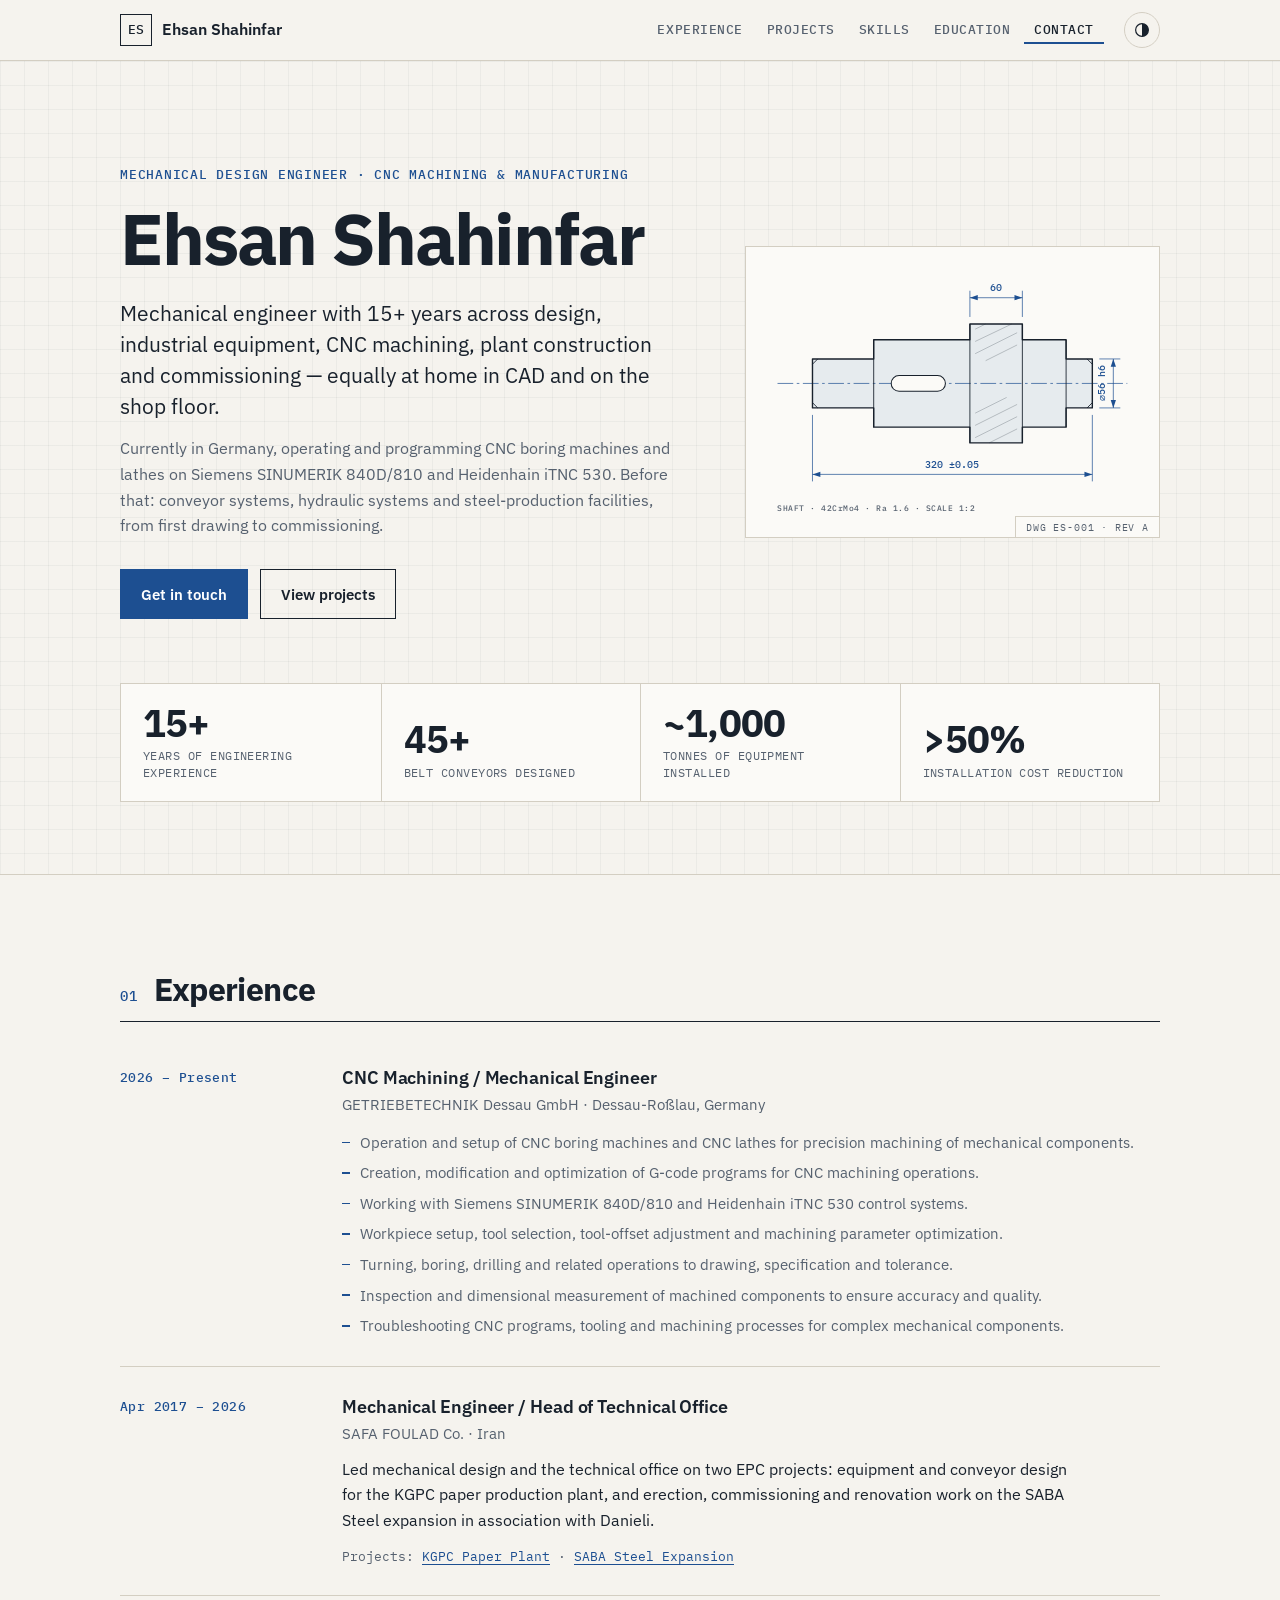
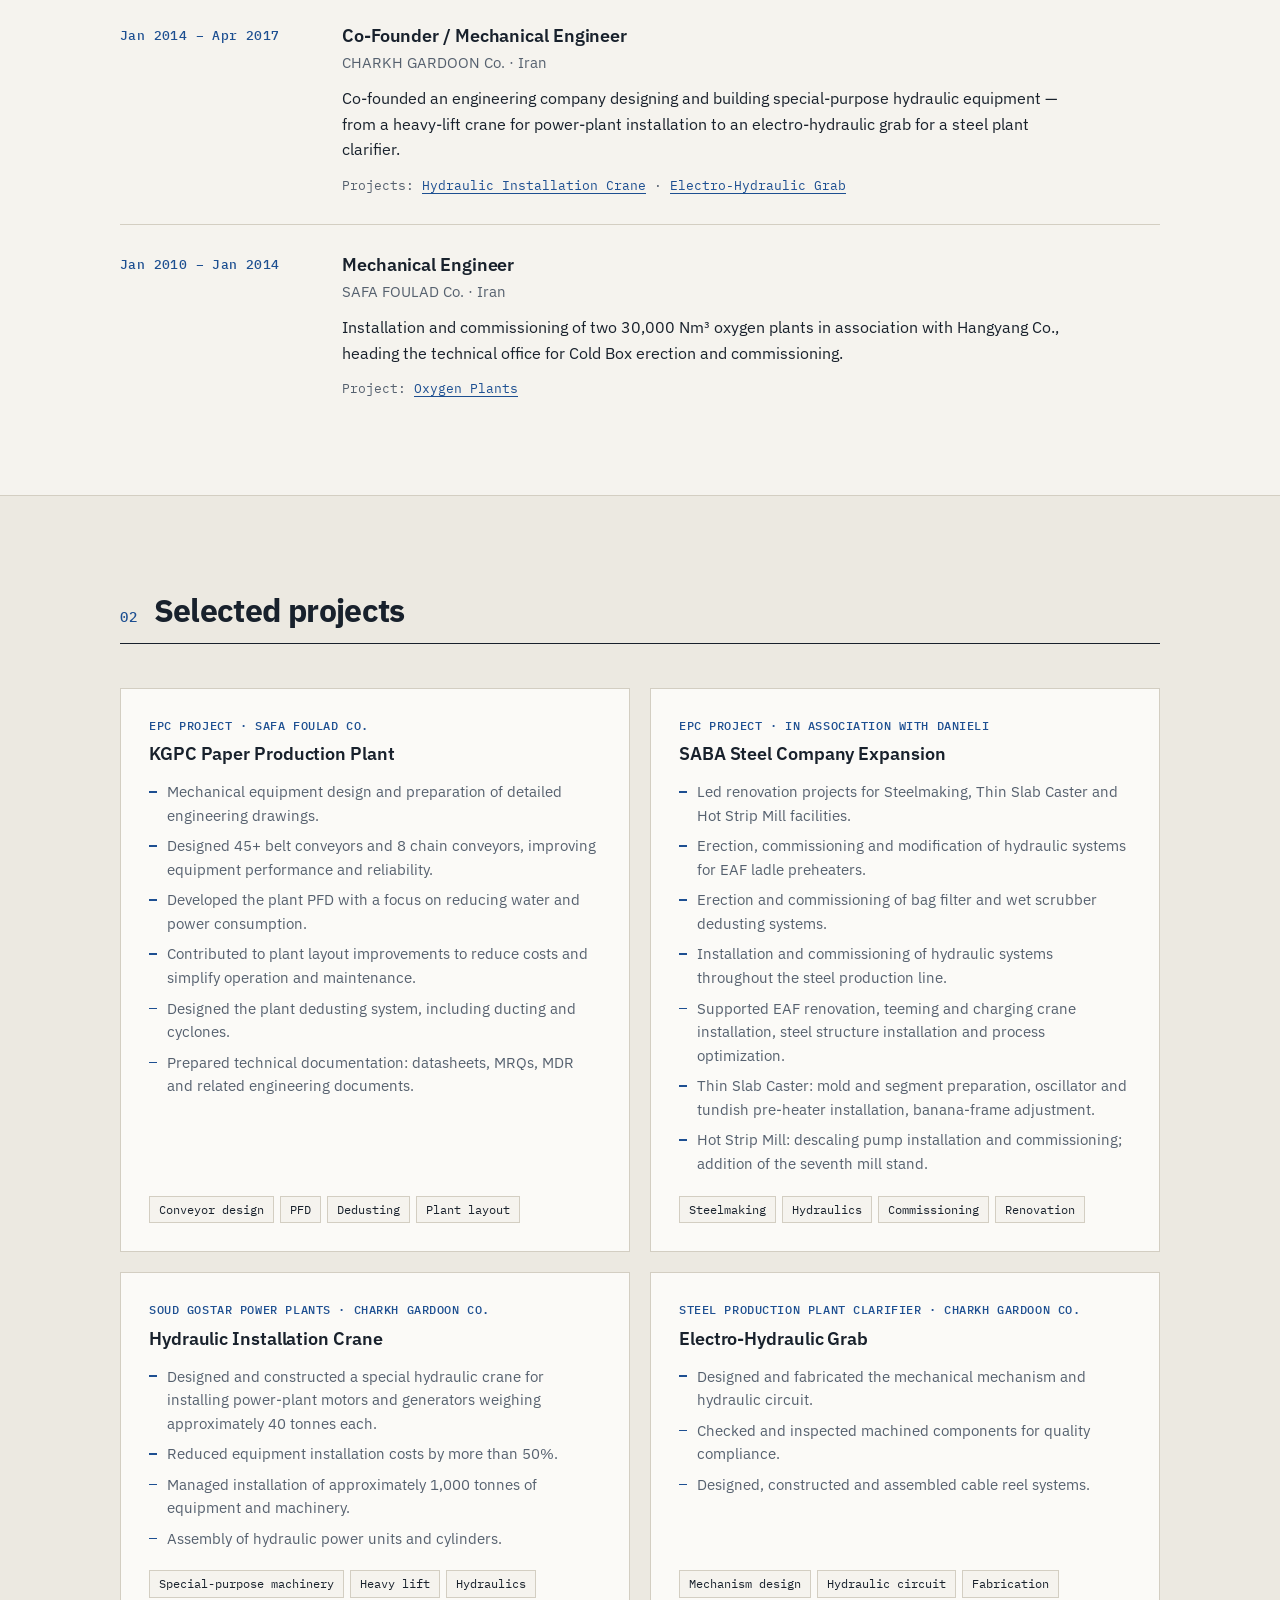
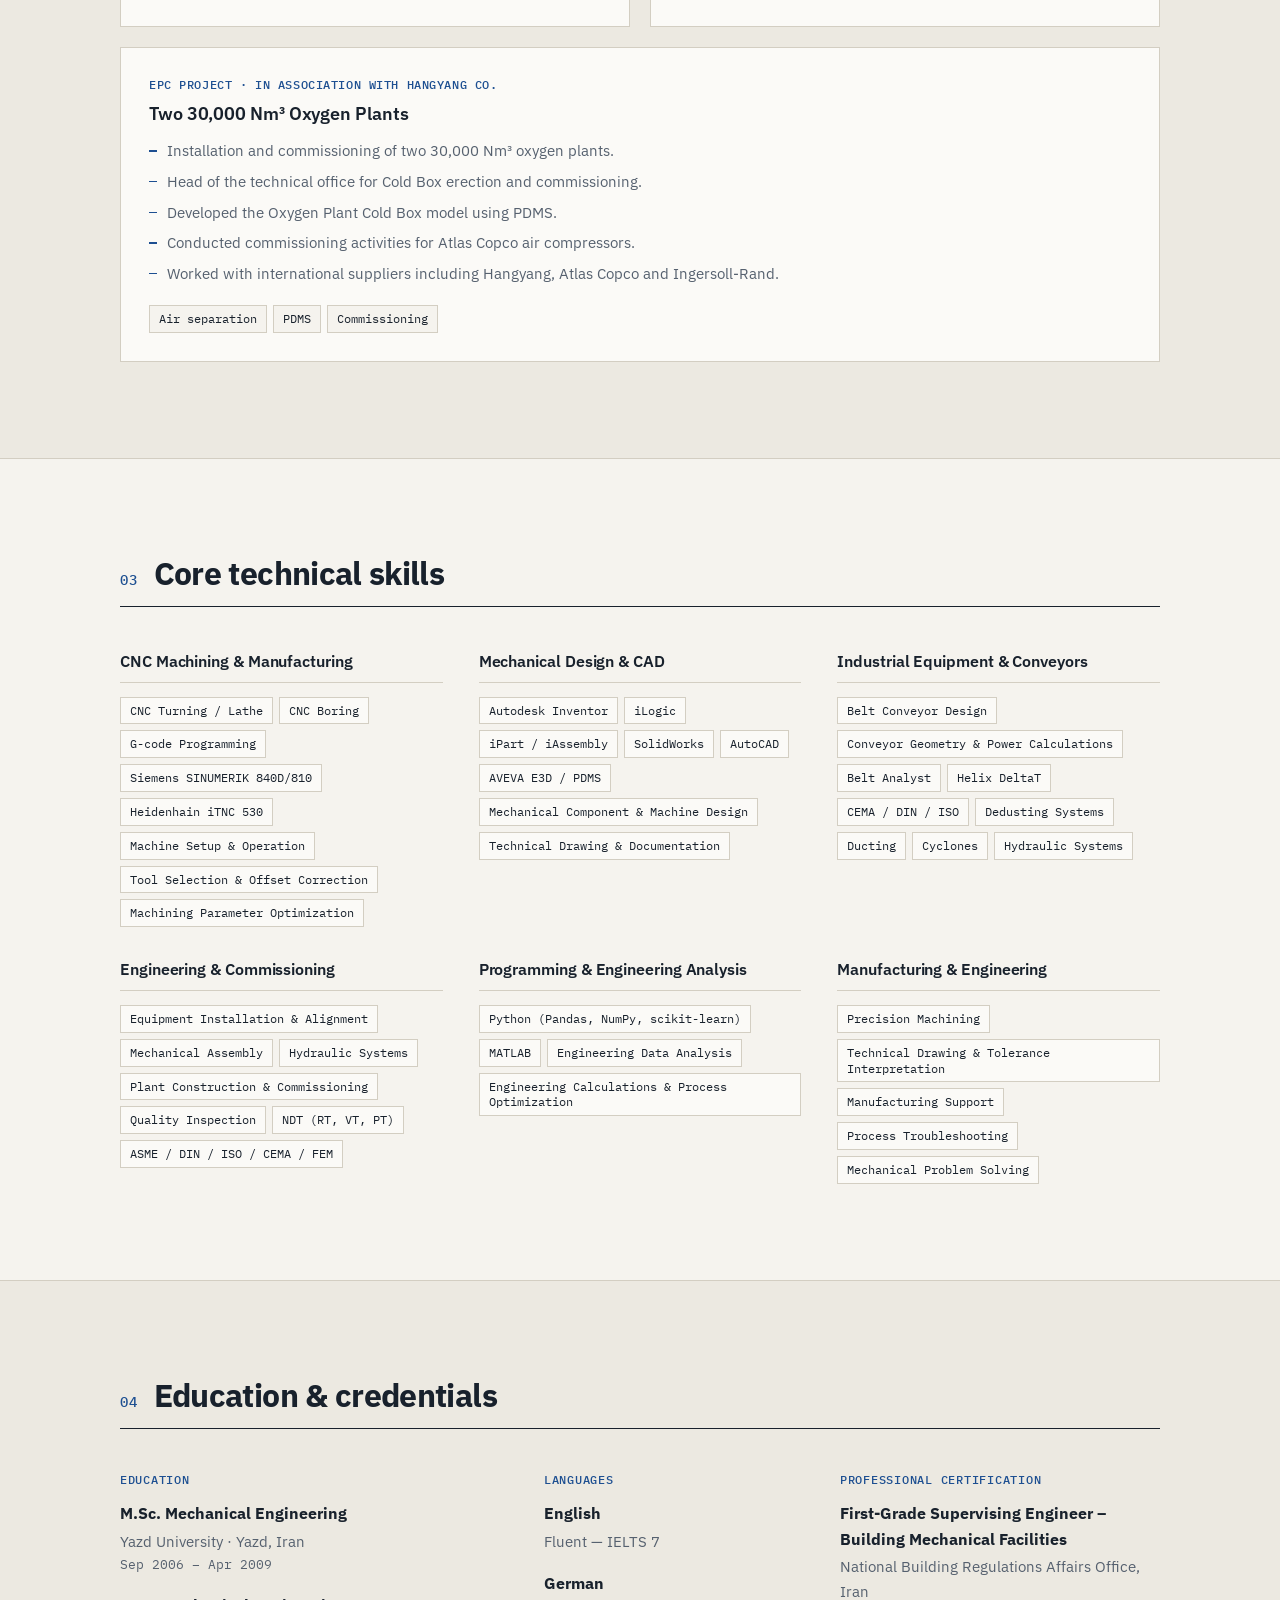
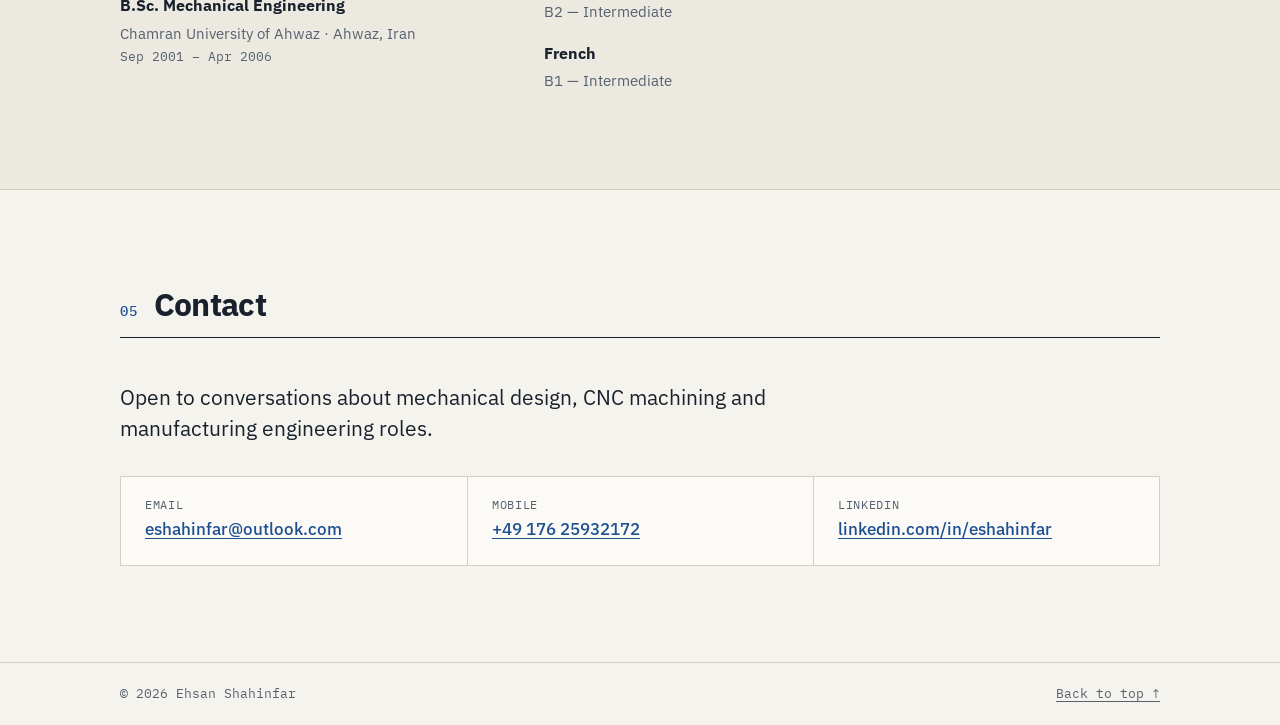
==== index.html @ 5afe4c9a "Add portfolio and résumé site Static single-page site built from the 2026 CV: hero, experience timel" ====
<!doctype html>
<html lang="en">
<head>
  <meta charset="utf-8">
  <meta name="viewport" content="width=device-width, initial-scale=1">
  <title>Ehsan Shahinfar — Mechanical Design Engineer</title>
  <meta name="description" content="Ehsan Shahinfar — Mechanical Design Engineer with 15+ years in mechanical design, CNC machining, industrial equipment, plant construction and commissioning.">
  <meta property="og:title" content="Ehsan Shahinfar — Mechanical Design Engineer">
  <meta property="og:description" content="15+ years in mechanical design, CNC machining, industrial equipment, plant construction and commissioning.">
  <meta property="og:type" content="website">
  <meta property="og:url" content="https://shahinfar.me/">
  <meta name="color-scheme" content="light dark">
  <link rel="icon" href="favicon.svg" type="image/svg+xml">
  <link rel="preconnect" href="https://fonts.googleapis.com">
  <link rel="preconnect" href="https://fonts.gstatic.com" crossorigin>
  <link href="https://fonts.googleapis.com/css2?family=IBM+Plex+Mono:wght@400;500&family=IBM+Plex+Sans:wght@400;500;600;700&display=swap" rel="stylesheet">
  <link rel="stylesheet" href="styles.css">
  <script>
    // Apply a saved theme before first paint to avoid a flash.
    try {
      var t = localStorage.getItem('theme');
      if (t === 'light' || t === 'dark') document.documentElement.dataset.theme = t;
    } catch (e) {}
  </script>
</head>
<body>
  <a class="skip" href="#main">Skip to content</a>

  <header class="site-header">
    <div class="wrap bar">
      <a class="brand" href="#top" aria-label="Ehsan Shahinfar — home">
        <span class="brand-mark" aria-hidden="true">ES</span>
        <span class="brand-name">Ehsan Shahinfar</span>
      </a>
      <nav aria-label="Sections">
        <ul class="nav">
          <li><a href="#experience">Experience</a></li>
          <li><a href="#projects">Projects</a></li>
          <li><a href="#skills">Skills</a></li>
          <li><a href="#education">Education</a></li>
          <li><a href="#contact">Contact</a></li>
        </ul>
      </nav>
      <button class="theme-toggle" type="button" aria-label="Switch colour theme">
        <svg viewBox="0 0 24 24" width="18" height="18" aria-hidden="true"><circle cx="12" cy="12" r="8.5" fill="none" stroke="currentColor" stroke-width="1.6"/><path d="M12 3.5a8.5 8.5 0 0 1 0 17z" fill="currentColor"/></svg>
      </button>
    </div>
  </header>

  <main id="main">
    <!-- Hero -->
    <section class="hero" id="top">
      <div class="wrap hero-grid">
        <div class="hero-text">
          <p class="eyebrow">Mechanical Design Engineer · CNC Machining &amp; Manufacturing</p>
          <h1>Ehsan Shahinfar</h1>
          <p class="lede">
            Mechanical engineer with 15+ years across design, industrial equipment, CNC machining,
            plant construction and commissioning — equally at home in CAD and on the shop floor.
          </p>
          <p class="hero-body">
            Currently in Germany, operating and programming CNC boring machines and lathes on
            Siemens SINUMERIK 840D/810 and Heidenhain iTNC 530. Before that: conveyor systems,
            hydraulic systems and steel-production facilities, from first drawing to commissioning.
          </p>
          <div class="cta">
            <a class="btn primary" href="#contact">Get in touch</a>
            <a class="btn" href="#projects">View projects</a>
          </div>
        </div>

        <figure class="drawing" aria-hidden="true">
          <svg viewBox="0 0 440 300" role="presentation">
            <!-- centre line -->
            <line class="cl" x1="20" y1="140" x2="420" y2="140"/>
            <!-- stepped shaft -->
            <g class="part">
              <path d="M60 112h70v-22h110v-18h60v18h50v22h30v56h-30v22h-50v18h-60v-18H130v-22H60z"/>
              <line x1="130" y1="90" x2="130" y2="190"/>
              <line x1="240" y1="72" x2="240" y2="208"/>
              <line x1="300" y1="72" x2="300" y2="208"/>
              <line x1="350" y1="90" x2="350" y2="190"/>
              <!-- keyway -->
              <rect x="150" y="131" width="62" height="18" rx="9"/>
              <!-- chamfers -->
              <path d="M60 118l6-6M60 162l6 6M380 118l-6-6M380 162l-6 6"/>
            </g>
            <!-- hatch on collar -->
            <g class="hatch">
              <path d="M246 78l12-6M246 92l42-20M246 106l48-24M258 114l36-18"/>
              <path d="M246 174l36-18M246 188l48-24M246 202l48-24M262 208l32-16"/>
            </g>
            <!-- dimensions -->
            <g class="dim">
              <line x1="60" y1="176" x2="60" y2="252"/>
              <line x1="380" y1="176" x2="380" y2="252"/>
              <line x1="60" y1="244" x2="380" y2="244"/>
              <path d="M60 244l9-3v6zM380 244l-9-3v6z" class="arrow"/>
              <text x="220" y="237" text-anchor="middle">320 ±0.05</text>

              <line x1="240" y1="64" x2="240" y2="34"/>
              <line x1="300" y1="64" x2="300" y2="34"/>
              <line x1="240" y1="42" x2="300" y2="42"/>
              <path d="M240 42l9-3v6zM300 42l-9-3v6z" class="arrow"/>
              <text x="270" y="34" text-anchor="middle">60</text>

              <line x1="388" y1="112" x2="412" y2="112"/>
              <line x1="388" y1="168" x2="412" y2="168"/>
              <line x1="404" y1="112" x2="404" y2="168"/>
              <path d="M404 112l-3 9h6zM404 168l-3-9h6z" class="arrow"/>
              <text x="398" y="140" text-anchor="middle" transform="rotate(-90 398 140)" dy="-4">⌀56 h6</text>
            </g>
            <text class="note" x="20" y="286">SHAFT · 42CrMo4 · Ra 1.6 · SCALE 1:2</text>
          </svg>
        </figure>
      </div>

      <div class="wrap">
        <dl class="stats">
          <div><dt>Years of engineering experience</dt><dd>15+</dd></div>
          <div><dt>Belt conveyors designed</dt><dd>45+</dd></div>
          <div><dt>Tonnes of equipment installed</dt><dd>~1,000</dd></div>
          <div><dt>Installation cost reduction</dt><dd>&gt;50%</dd></div>
        </dl>
      </div>
    </section>

    <!-- Experience -->
    <section id="experience" class="section">
      <div class="wrap">
        <header class="section-head">
          <span class="idx">01</span>
          <h2>Experience</h2>
        </header>

        <ol class="timeline">
          <li class="role">
            <div class="when">2026 – Present</div>
            <div class="what">
              <h3>CNC Machining / Mechanical Engineer</h3>
              <p class="org">GETRIEBETECHNIK Dessau GmbH · Dessau-Roßlau, Germany</p>
              <ul>
                <li>Operation and setup of CNC boring machines and CNC lathes for precision machining of mechanical components.</li>
                <li>Creation, modification and optimization of G-code programs for CNC machining operations.</li>
                <li>Working with Siemens SINUMERIK 840D/810 and Heidenhain iTNC 530 control systems.</li>
                <li>Workpiece setup, tool selection, tool-offset adjustment and machining parameter optimization.</li>
                <li>Turning, boring, drilling and related operations to drawing, specification and tolerance.</li>
                <li>Inspection and dimensional measurement of machined components to ensure accuracy and quality.</li>
                <li>Troubleshooting CNC programs, tooling and machining processes for complex mechanical components.</li>
              </ul>
            </div>
          </li>

          <li class="role">
            <div class="when">Apr 2017 – 2026</div>
            <div class="what">
              <h3>Mechanical Engineer / Head of Technical Office</h3>
              <p class="org">SAFA FOULAD Co. · Iran</p>
              <p>
                Led mechanical design and the technical office on two EPC projects: equipment and conveyor
                design for the KGPC paper production plant, and erection, commissioning and renovation work
                on the SABA Steel expansion in association with Danieli.
              </p>
              <p class="refs">Projects: <a href="#p-kgpc">KGPC Paper Plant</a> · <a href="#p-saba">SABA Steel Expansion</a></p>
            </div>
          </li>

          <li class="role">
            <div class="when">Jan 2014 – Apr 2017</div>
            <div class="what">
              <h3>Co-Founder / Mechanical Engineer</h3>
              <p class="org">CHARKH GARDOON Co. · Iran</p>
              <p>
                Co-founded an engineering company designing and building special-purpose hydraulic
                equipment — from a heavy-lift crane for power-plant installation to an electro-hydraulic
                grab for a steel plant clarifier.
              </p>
              <p class="refs">Projects: <a href="#p-crane">Hydraulic Installation Crane</a> · <a href="#p-grab">Electro-Hydraulic Grab</a></p>
            </div>
          </li>

          <li class="role">
            <div class="when">Jan 2010 – Jan 2014</div>
            <div class="what">
              <h3>Mechanical Engineer</h3>
              <p class="org">SAFA FOULAD Co. · Iran</p>
              <p>
                Installation and commissioning of two 30,000 Nm³ oxygen plants in association with
                Hangyang Co., heading the technical office for Cold Box erection and commissioning.
              </p>
              <p class="refs">Project: <a href="#p-oxygen">Oxygen Plants</a></p>
            </div>
          </li>
        </ol>
      </div>
    </section>

    <!-- Projects -->
    <section id="projects" class="section alt">
      <div class="wrap">
        <header class="section-head">
          <span class="idx">02</span>
          <h2>Selected projects</h2>
        </header>

        <div class="cards">
          <article class="card" id="p-kgpc">
            <p class="tag">EPC Project · SAFA FOULAD Co.</p>
            <h3>KGPC Paper Production Plant</h3>
            <ul>
              <li>Mechanical equipment design and preparation of detailed engineering drawings.</li>
              <li>Designed 45+ belt conveyors and 8 chain conveyors, improving equipment performance and reliability.</li>
              <li>Developed the plant PFD with a focus on reducing water and power consumption.</li>
              <li>Contributed to plant layout improvements to reduce costs and simplify operation and maintenance.</li>
              <li>Designed the plant dedusting system, including ducting and cyclones.</li>
              <li>Prepared technical documentation: datasheets, MRQs, MDR and related engineering documents.</li>
            </ul>
            <p class="chips"><span>Conveyor design</span><span>PFD</span><span>Dedusting</span><span>Plant layout</span></p>
          </article>

          <article class="card" id="p-saba">
            <p class="tag">EPC Project · In association with Danieli</p>
            <h3>SABA Steel Company Expansion</h3>
            <ul>
              <li>Led renovation projects for Steelmaking, Thin Slab Caster and Hot Strip Mill facilities.</li>
              <li>Erection, commissioning and modification of hydraulic systems for EAF ladle preheaters.</li>
              <li>Erection and commissioning of bag filter and wet scrubber dedusting systems.</li>
              <li>Installation and commissioning of hydraulic systems throughout the steel production line.</li>
              <li>Supported EAF renovation, teeming and charging crane installation, steel structure installation and process optimization.</li>
              <li>Thin Slab Caster: mold and segment preparation, oscillator and tundish pre-heater installation, banana-frame adjustment.</li>
              <li>Hot Strip Mill: descaling pump installation and commissioning; addition of the seventh mill stand.</li>
            </ul>
            <p class="chips"><span>Steelmaking</span><span>Hydraulics</span><span>Commissioning</span><span>Renovation</span></p>
          </article>

          <article class="card" id="p-crane">
            <p class="tag">Soud Gostar Power Plants · CHARKH GARDOON Co.</p>
            <h3>Hydraulic Installation Crane</h3>
            <ul>
              <li>Designed and constructed a special hydraulic crane for installing power-plant motors and generators weighing approximately 40 tonnes each.</li>
              <li>Reduced equipment installation costs by more than 50%.</li>
              <li>Managed installation of approximately 1,000 tonnes of equipment and machinery.</li>
              <li>Assembly of hydraulic power units and cylinders.</li>
            </ul>
            <p class="chips"><span>Special-purpose machinery</span><span>Heavy lift</span><span>Hydraulics</span></p>
          </article>

          <article class="card" id="p-grab">
            <p class="tag">Steel Production Plant Clarifier · CHARKH GARDOON Co.</p>
            <h3>Electro-Hydraulic Grab</h3>
            <ul>
              <li>Designed and fabricated the mechanical mechanism and hydraulic circuit.</li>
              <li>Checked and inspected machined components for quality compliance.</li>
              <li>Designed, constructed and assembled cable reel systems.</li>
            </ul>
            <p class="chips"><span>Mechanism design</span><span>Hydraulic circuit</span><span>Fabrication</span></p>
          </article>

          <article class="card" id="p-oxygen">
            <p class="tag">EPC Project · In association with Hangyang Co.</p>
            <h3>Two 30,000 Nm³ Oxygen Plants</h3>
            <ul>
              <li>Installation and commissioning of two 30,000 Nm³ oxygen plants.</li>
              <li>Head of the technical office for Cold Box erection and commissioning.</li>
              <li>Developed the Oxygen Plant Cold Box model using PDMS.</li>
              <li>Conducted commissioning activities for Atlas Copco air compressors.</li>
              <li>Worked with international suppliers including Hangyang, Atlas Copco and Ingersoll-Rand.</li>
            </ul>
            <p class="chips"><span>Air separation</span><span>PDMS</span><span>Commissioning</span></p>
          </article>
        </div>
      </div>
    </section>

    <!-- Skills -->
    <section id="skills" class="section">
      <div class="wrap">
        <header class="section-head">
          <span class="idx">03</span>
          <h2>Core technical skills</h2>
        </header>

        <div class="skills">
          <section>
            <h3>CNC Machining &amp; Manufacturing</h3>
            <ul>
              <li>CNC Turning / Lathe</li><li>CNC Boring</li><li>G-code Programming</li>
              <li>Siemens SINUMERIK 840D/810</li><li>Heidenhain iTNC 530</li>
              <li>Machine Setup &amp; Operation</li><li>Tool Selection &amp; Offset Correction</li>
              <li>Machining Parameter Optimization</li>
            </ul>
          </section>
          <section>
            <h3>Mechanical Design &amp; CAD</h3>
            <ul>
              <li>Autodesk Inventor</li><li>iLogic</li><li>iPart / iAssembly</li><li>SolidWorks</li>
              <li>AutoCAD</li><li>AVEVA E3D / PDMS</li><li>Mechanical Component &amp; Machine Design</li>
              <li>Technical Drawing &amp; Documentation</li>
            </ul>
          </section>
          <section>
            <h3>Industrial Equipment &amp; Conveyors</h3>
            <ul>
              <li>Belt Conveyor Design</li><li>Conveyor Geometry &amp; Power Calculations</li>
              <li>Belt Analyst</li><li>Helix DeltaT</li><li>CEMA / DIN / ISO</li>
              <li>Dedusting Systems</li><li>Ducting</li><li>Cyclones</li><li>Hydraulic Systems</li>
            </ul>
          </section>
          <section>
            <h3>Engineering &amp; Commissioning</h3>
            <ul>
              <li>Equipment Installation &amp; Alignment</li><li>Mechanical Assembly</li>
              <li>Hydraulic Systems</li><li>Plant Construction &amp; Commissioning</li>
              <li>Quality Inspection</li><li>NDT (RT, VT, PT)</li><li>ASME / DIN / ISO / CEMA / FEM</li>
            </ul>
          </section>
          <section>
            <h3>Programming &amp; Engineering Analysis</h3>
            <ul>
              <li>Python (Pandas, NumPy, scikit-learn)</li><li>MATLAB</li>
              <li>Engineering Data Analysis</li><li>Engineering Calculations &amp; Process Optimization</li>
            </ul>
          </section>
          <section>
            <h3>Manufacturing &amp; Engineering</h3>
            <ul>
              <li>Precision Machining</li><li>Technical Drawing &amp; Tolerance Interpretation</li>
              <li>Manufacturing Support</li><li>Process Troubleshooting</li><li>Mechanical Problem Solving</li>
            </ul>
          </section>
        </div>
      </div>
    </section>

    <!-- Education, languages, certification -->
    <section id="education" class="section alt">
      <div class="wrap">
        <header class="section-head">
          <span class="idx">04</span>
          <h2>Education &amp; credentials</h2>
        </header>

        <div class="cols">
          <div>
            <h3 class="sub">Education</h3>
            <ul class="plain">
              <li>
                <strong>M.Sc. Mechanical Engineering</strong>
                <span>Yazd University · Yazd, Iran</span>
                <span class="mono">Sep 2006 – Apr 2009</span>
              </li>
              <li>
                <strong>B.Sc. Mechanical Engineering</strong>
                <span>Chamran University of Ahwaz · Ahwaz, Iran</span>
                <span class="mono">Sep 2001 – Apr 2006</span>
              </li>
            </ul>
          </div>
          <div>
            <h3 class="sub">Languages</h3>
            <ul class="plain">
              <li><strong>English</strong><span>Fluent — IELTS 7</span></li>
              <li><strong>German</strong><span>B2 — Intermediate</span></li>
              <li><strong>French</strong><span>B1 — Intermediate</span></li>
            </ul>
          </div>
          <div>
            <h3 class="sub">Professional certification</h3>
            <ul class="plain">
              <li>
                <strong>First-Grade Supervising Engineer – Building Mechanical Facilities</strong>
                <span>National Building Regulations Affairs Office, Iran</span>
              </li>
            </ul>
          </div>
        </div>
      </div>
    </section>

    <!-- Contact -->
    <section id="contact" class="section contact">
      <div class="wrap">
        <header class="section-head">
          <span class="idx">05</span>
          <h2>Contact</h2>
        </header>
        <p class="lede">Open to conversations about mechanical design, CNC machining and manufacturing engineering roles.</p>
        <ul class="contact-list">
          <li>
            <span class="label">Email</span>
            <a href="mailto:eshahinfar@outlook.com">eshahinfar@outlook.com</a>
          </li>
          <li>
            <span class="label">Mobile</span>
            <a href="tel:+4917625932172">+49 176 25932172</a>
          </li>
          <li>
            <span class="label">LinkedIn</span>
            <a href="https://www.linkedin.com/in/eshahinfar" rel="me noopener" target="_blank">linkedin.com/in/eshahinfar</a>
          </li>
        </ul>
      </div>
    </section>
  </main>

  <footer class="site-footer">
    <div class="wrap">
      <span>© <span id="year">2026</span> Ehsan Shahinfar</span>
      <a href="#top">Back to top ↑</a>
    </div>
  </footer>

  <script src="script.js" defer></script>
</body>
</html>
---- styles.css ----
/* ---------- Tokens ---------- */
:root {
  --bg: #f5f3ee;
  --bg-alt: #ece9e1;
  --surface: #fbfaf7;
  --ink: #18212c;
  --muted: #56616f;
  --line: #d3cec2;
  --grid: rgba(24, 33, 44, 0.045);
  --accent: #1d4f91;
  --accent-ink: #ffffff;
  --accent-soft: rgba(29, 79, 145, 0.09);

  --sans: "IBM Plex Sans", system-ui, -apple-system, "Segoe UI", Roboto, sans-serif;
  --mono: "IBM Plex Mono", ui-monospace, SFMono-Regular, Menlo, Consolas, monospace;
  --wrap: 1120px;
  --gutter: clamp(16px, 4vw, 40px);
}

@media (prefers-color-scheme: dark) {
  :root:not([data-theme="light"]) {
    --bg: #0e151e;
    --bg-alt: #121b26;
    --surface: #16212e;
    --ink: #e7ecf2;
    --muted: #9aa7b6;
    --line: #2a3848;
    --grid: rgba(231, 236, 242, 0.04);
    --accent: #7db8ff;
    --accent-ink: #0b1220;
    --accent-soft: rgba(125, 184, 255, 0.1);
  }
}
:root[data-theme="dark"] {
  --bg: #0e151e;
  --bg-alt: #121b26;
  --surface: #16212e;
  --ink: #e7ecf2;
  --muted: #9aa7b6;
  --line: #2a3848;
  --grid: rgba(231, 236, 242, 0.04);
  --accent: #7db8ff;
  --accent-ink: #0b1220;
  --accent-soft: rgba(125, 184, 255, 0.1);
}

/* ---------- Base ---------- */
*, *::before, *::after { box-sizing: border-box; }
html { scroll-behavior: smooth; scroll-padding-top: 76px; -webkit-text-size-adjust: 100%; }
body {
  margin: 0;
  background: var(--bg);
  color: var(--ink);
  font: 400 1rem/1.6 var(--sans);
  -webkit-font-smoothing: antialiased;
}
h1, h2, h3, p, ul, ol, dl, dd, figure { margin: 0; }
ul, ol { padding: 0; list-style: none; }
a { color: var(--accent); text-underline-offset: 3px; }
a:hover { text-decoration-thickness: 2px; }
:focus-visible { outline: 2px solid var(--accent); outline-offset: 3px; border-radius: 2px; }

.wrap { max-width: var(--wrap); margin-inline: auto; padding-inline: var(--gutter); }
.mono { font-family: var(--mono); }

.skip {
  position: absolute; left: 8px; top: -60px; z-index: 20;
  background: var(--accent); color: var(--accent-ink);
  padding: 8px 12px; border-radius: 4px; text-decoration: none;
}
.skip:focus { top: 8px; }

/* ---------- Header ---------- */
.site-header {
  position: sticky; top: 0; z-index: 10;
  background: color-mix(in srgb, var(--bg) 88%, transparent);
  backdrop-filter: blur(10px);
  -webkit-backdrop-filter: blur(10px);
  border-bottom: 1px solid var(--line);
}
.bar { display: flex; align-items: center; gap: 20px; min-height: 60px; }
.brand {
  display: flex; align-items: center; gap: 10px;
  color: var(--ink); text-decoration: none; font-weight: 600; white-space: nowrap;
}
.brand-mark {
  display: grid; place-items: center; width: 32px; height: 32px;
  border: 1.5px solid var(--ink); font: 500 0.8rem/1 var(--mono); letter-spacing: 0.02em;
}
nav { margin-left: auto; min-width: 0; }
.nav { display: flex; gap: 4px; overflow-x: auto; scrollbar-width: none; }
.nav::-webkit-scrollbar { display: none; }
.nav a {
  display: block; padding: 8px 10px; white-space: nowrap;
  color: var(--muted); text-decoration: none;
  font: 500 0.8rem/1 var(--mono); letter-spacing: 0.04em; text-transform: uppercase;
}
.nav a:hover, .nav a[aria-current="true"] { color: var(--ink); }
.nav a[aria-current="true"] { box-shadow: inset 0 -2px 0 var(--accent); }
.theme-toggle {
  display: grid; place-items: center; flex: none;
  width: 36px; height: 36px; padding: 0;
  background: none; color: var(--ink);
  border: 1px solid var(--line); border-radius: 50%; cursor: pointer;
}
.theme-toggle:hover { border-color: var(--ink); }

/* ---------- Hero ---------- */
.hero {
  padding-block: clamp(48px, 9vw, 104px) clamp(40px, 6vw, 72px);
  background-image:
    linear-gradient(var(--grid) 1px, transparent 1px),
    linear-gradient(90deg, var(--grid) 1px, transparent 1px);
  background-size: 24px 24px;
  border-bottom: 1px solid var(--line);
}
.hero-grid {
  display: grid; gap: clamp(28px, 5vw, 64px);
  grid-template-columns: minmax(0, 1.15fr) minmax(0, 0.85fr);
  align-items: center;
}
.eyebrow {
  font: 500 0.8rem/1.5 var(--mono); letter-spacing: 0.06em; text-transform: uppercase;
  color: var(--accent); margin-bottom: 18px;
}
h1 {
  font-size: clamp(2.5rem, 7vw, 4.5rem); line-height: 1.02;
  font-weight: 700; letter-spacing: -0.03em; text-wrap: balance;
}
.lede { font-size: clamp(1.1rem, 2vw, 1.3rem); line-height: 1.5; margin-top: 22px; max-width: 34em; text-wrap: pretty; }
.hero-body { color: var(--muted); margin-top: 14px; max-width: 38em; text-wrap: pretty; }
.cta { display: flex; flex-wrap: wrap; gap: 12px; margin-top: 30px; }
.btn {
  display: inline-block; padding: 12px 20px;
  border: 1.5px solid var(--ink); color: var(--ink);
  font-weight: 600; font-size: 0.95rem; text-decoration: none;
  transition: transform 0.15s ease, background-color 0.15s ease, color 0.15s ease;
}
.btn:hover { background: var(--ink); color: var(--bg); }
.btn.primary { background: var(--accent); border-color: var(--accent); color: var(--accent-ink); }
.btn.primary:hover { transform: translateY(-1px); background: var(--accent); color: var(--accent-ink); }

.drawing {
  background: var(--surface); border: 1px solid var(--line);
  padding: 14px; position: relative;
}
.drawing::after {
  content: "DWG ES-001 · REV A"; position: absolute; right: 0; bottom: 0;
  padding: 5px 10px; border-top: 1px solid var(--line); border-left: 1px solid var(--line);
  font: 400 0.65rem/1 var(--mono); letter-spacing: 0.08em; color: var(--muted);
  background: var(--surface);
}
.drawing svg { display: block; width: 100%; height: auto; }
.drawing .part { fill: var(--accent-soft); stroke: var(--ink); stroke-width: 1.6; stroke-linejoin: round; }
.drawing .part line, .drawing .part path:not(:first-child) { stroke-width: 1; fill: none; }
.drawing .part rect { fill: var(--surface); stroke-width: 1.2; }
.drawing .hatch { stroke: var(--ink); stroke-width: 0.6; opacity: 0.45; fill: none; }
.drawing .cl { stroke: var(--accent); stroke-width: 0.8; stroke-dasharray: 18 4 3 4; }
.drawing .dim { stroke: var(--accent); stroke-width: 0.8; fill: none; }
.drawing .dim .arrow { fill: var(--accent); stroke: none; }
.drawing text { font: 500 11px var(--mono); fill: var(--accent); stroke: none; }
.drawing .note { fill: var(--muted); font-size: 9.5px; letter-spacing: 0.06em; }

.stats {
  display: grid; grid-template-columns: repeat(4, minmax(0, 1fr));
  margin-top: clamp(36px, 6vw, 64px);
  border: 1px solid var(--line); background: var(--surface);
}
.stats > div { display: flex; flex-direction: column-reverse; gap: 6px; padding: 20px 22px; border-left: 1px solid var(--line); }
.stats > div:first-child { border-left: 0; }
.stats dd { font-size: clamp(1.7rem, 3.4vw, 2.4rem); font-weight: 700; line-height: 1; letter-spacing: -0.02em; }
.stats dt { font: 400 0.72rem/1.4 var(--mono); letter-spacing: 0.04em; text-transform: uppercase; color: var(--muted); }

/* ---------- Sections ---------- */
.section { padding-block: clamp(56px, 8vw, 96px); }
.section.alt { background: var(--bg-alt); border-block: 1px solid var(--line); }
.section-head {
  display: flex; align-items: baseline; gap: 16px;
  padding-bottom: 14px; margin-bottom: clamp(28px, 4vw, 44px);
  border-bottom: 1.5px solid var(--ink);
}
.section-head .idx { font: 500 0.85rem/1 var(--mono); color: var(--accent); letter-spacing: 0.06em; }
h2 { font-size: clamp(1.5rem, 3vw, 2rem); line-height: 1.15; font-weight: 700; letter-spacing: -0.02em; }
h3 { font-size: 1.15rem; line-height: 1.3; font-weight: 600; letter-spacing: -0.005em; }

/* Bulleted lists inside content blocks */
.what ul, .card ul { display: grid; gap: 7px; margin-top: 14px; }
.what ul li, .card ul li { position: relative; padding-left: 18px; color: var(--muted); font-size: 0.95rem; line-height: 1.55; }
.what ul li::before, .card ul li::before {
  content: ""; position: absolute; left: 0; top: 0.72em;
  width: 8px; height: 1.5px; background: var(--accent);
}

/* ---------- Timeline ---------- */
.timeline { display: grid; }
.role {
  display: grid; grid-template-columns: 190px minmax(0, 1fr); gap: 12px 32px;
  padding-block: 28px; border-top: 1px solid var(--line);
}
.role:first-child { border-top: 0; padding-top: 0; }
.role:last-child { padding-bottom: 0; }
.when { font: 500 0.82rem/1.9 var(--mono); letter-spacing: 0.03em; color: var(--accent); }
.org { color: var(--muted); font-size: 0.95rem; margin-top: 2px; }
.what > p:not(.org) { margin-top: 12px; max-width: 46em; }
.what .refs { font: 400 0.82rem/1.6 var(--mono); color: var(--muted); }

/* ---------- Project cards ---------- */
.cards { display: grid; grid-template-columns: repeat(2, minmax(0, 1fr)); gap: 20px; }
.card {
  display: flex; flex-direction: column;
  background: var(--surface); border: 1px solid var(--line);
  padding: clamp(20px, 3vw, 28px); scroll-margin-top: 84px;
}
.card:target { border-color: var(--accent); box-shadow: 0 0 0 3px var(--accent-soft); }
.card:last-child:nth-child(odd) { grid-column: 1 / -1; }
.tag { font: 500 0.72rem/1.5 var(--mono); letter-spacing: 0.05em; text-transform: uppercase; color: var(--accent); margin-bottom: 8px; }
.chips { display: flex; flex-wrap: wrap; gap: 6px; margin-top: auto; padding-top: 20px; }
.chips span, .skills li {
  font: 400 0.76rem/1.3 var(--mono); padding: 5px 9px;
  border: 1px solid var(--line); color: var(--ink); background: var(--bg);
}

/* ---------- Skills ---------- */
.skills { display: grid; grid-template-columns: repeat(3, minmax(0, 1fr)); gap: 32px 36px; }
.skills h3 { font-size: 1rem; padding-bottom: 10px; margin-bottom: 14px; border-bottom: 1px solid var(--line); }
.skills ul { display: flex; flex-wrap: wrap; gap: 6px; }
.skills li { background: var(--surface); }

/* ---------- Education ---------- */
.cols { display: grid; grid-template-columns: 1.2fr 0.8fr 1fr; gap: 32px 40px; }
.sub { font: 500 0.78rem/1 var(--mono); letter-spacing: 0.06em; text-transform: uppercase; color: var(--accent); margin-bottom: 16px; }
.plain { display: grid; gap: 18px; }
.plain li { display: grid; gap: 2px; }
.plain span { color: var(--muted); font-size: 0.95rem; }
.plain .mono { font-size: 0.8rem; }

/* ---------- Contact ---------- */
.contact .lede { margin-top: 0; }
.contact-list { display: grid; grid-template-columns: repeat(3, minmax(0, 1fr)); margin-top: 32px; border: 1px solid var(--line); background: var(--surface); }
.contact-list li { display: grid; gap: 6px; padding: 22px 24px; border-left: 1px solid var(--line); min-width: 0; }
.contact-list li:first-child { border-left: 0; }
.contact-list .label { font: 400 0.72rem/1 var(--mono); letter-spacing: 0.06em; text-transform: uppercase; color: var(--muted); }
.contact-list a { font-size: 1.05rem; font-weight: 500; overflow-wrap: anywhere; }

/* ---------- Footer ---------- */
.site-footer { border-top: 1px solid var(--line); padding-block: 22px; font: 400 0.8rem/1.4 var(--mono); color: var(--muted); }
.site-footer .wrap { display: flex; justify-content: space-between; gap: 16px; flex-wrap: wrap; }
.site-footer a { color: inherit; }

/* ---------- Responsive ---------- */
@media (max-width: 900px) {
  .hero-grid { grid-template-columns: 1fr; }
  .drawing { max-width: 520px; }
  .skills { grid-template-columns: repeat(2, minmax(0, 1fr)); }
  .cols { grid-template-columns: 1fr 1fr; }
  .cards { grid-template-columns: 1fr; }
  .stats { grid-template-columns: repeat(2, minmax(0, 1fr)); }
  .stats > div:nth-child(3) { border-left: 0; }
  .stats > div:nth-child(n+3) { border-top: 1px solid var(--line); }
}
@media (max-width: 640px) {
  .brand-name { display: none; }
  .bar { gap: 10px; }
  .nav a { padding: 8px 7px; font-size: 0.72rem; }
  .role { grid-template-columns: 1fr; gap: 4px; }
  .skills, .cols { grid-template-columns: 1fr; }
  .contact-list { grid-template-columns: 1fr; }
  .contact-list li { border-left: 0; border-top: 1px solid var(--line); }
  .contact-list li:first-child { border-top: 0; }
}

@media (prefers-reduced-motion: reduce) {
  html { scroll-behavior: auto; }
  .btn { transition: none; }
}

/* ---------- Print: a clean CV ---------- */
@media print {
  :root { --bg: #fff; --bg-alt: #fff; --surface: #fff; --ink: #000; --muted: #333; --line: #bbb; --accent: #1d4f91; }
  .site-header, .theme-toggle, .cta, .drawing, .site-footer a, .skip { display: none !important; }
  .hero { background: none; padding-block: 0 16px; }
  .hero-grid { grid-template-columns: 1fr; }
  .section { padding-block: 18px; }
  .section.alt { border: 0; }
  .cards { grid-template-columns: 1fr; gap: 10px; }
  .card, .role { break-inside: avoid; }
  body { font-size: 10.5pt; }
}
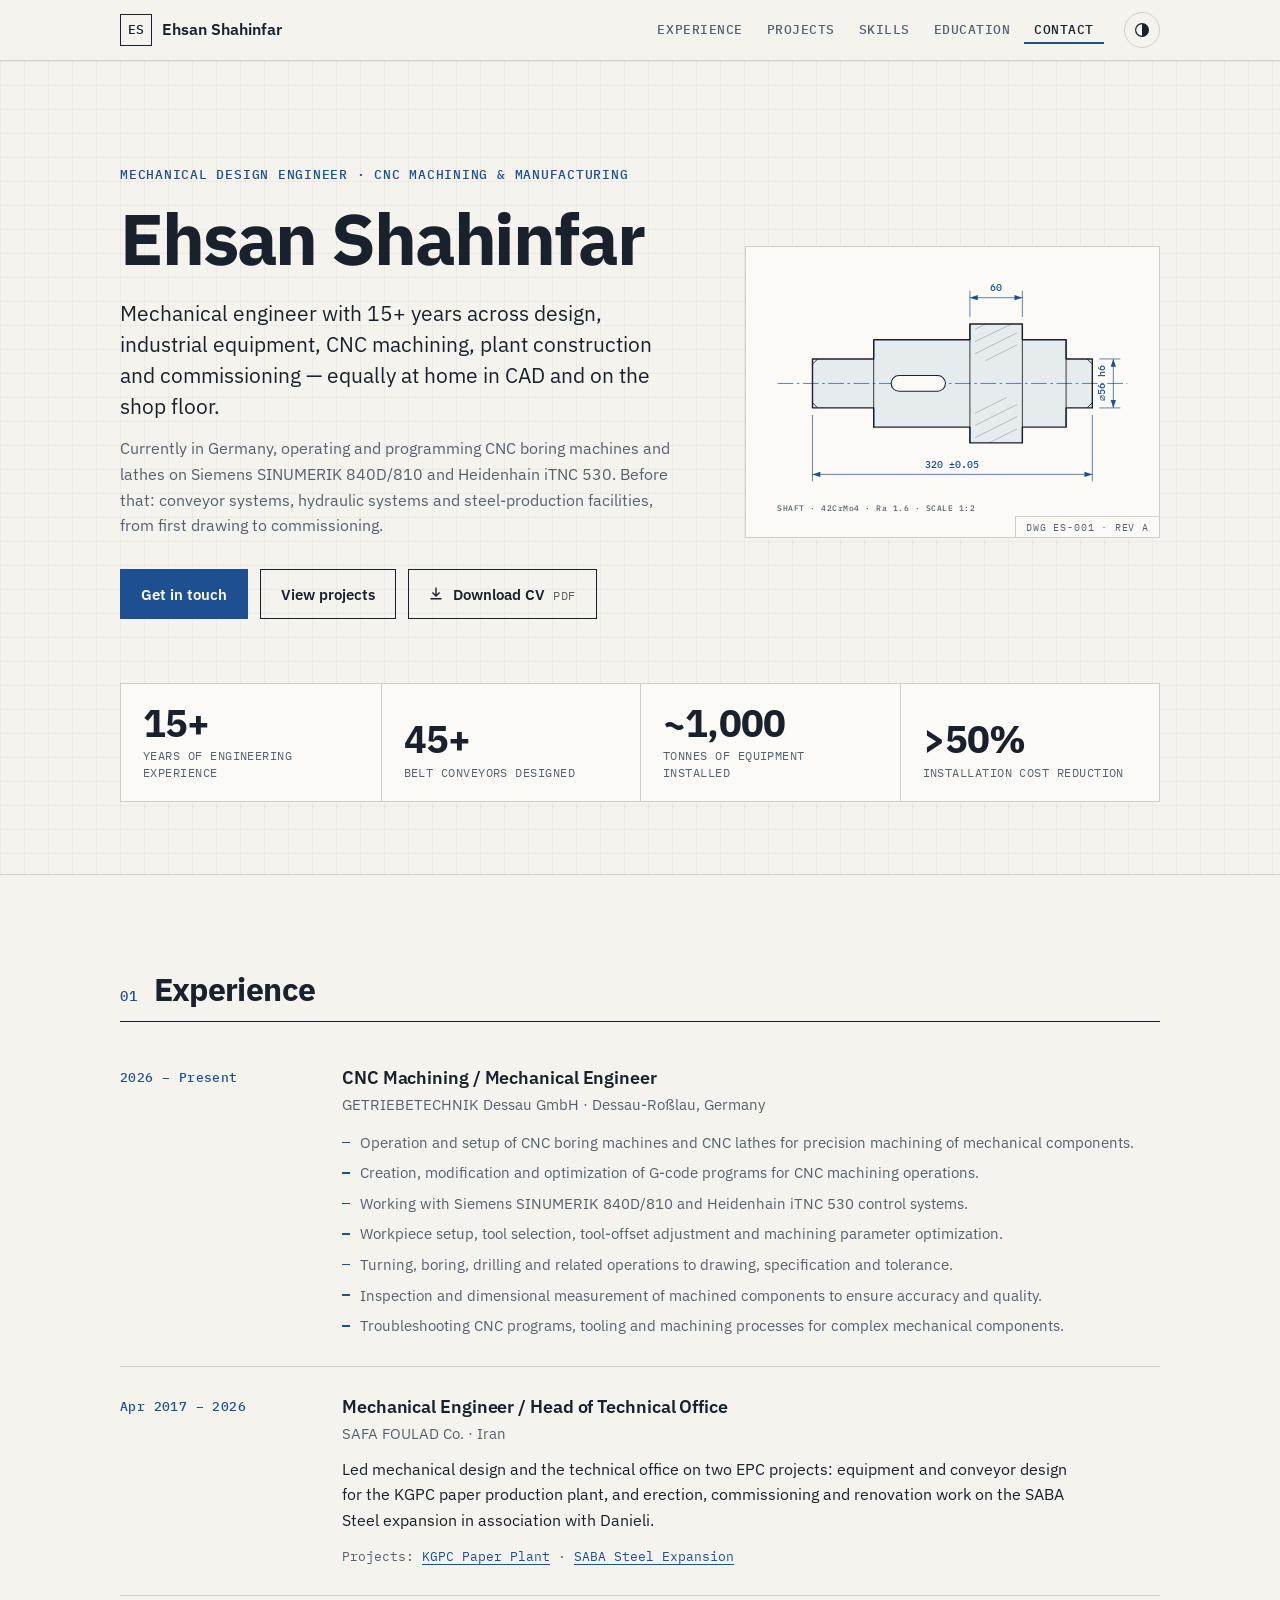
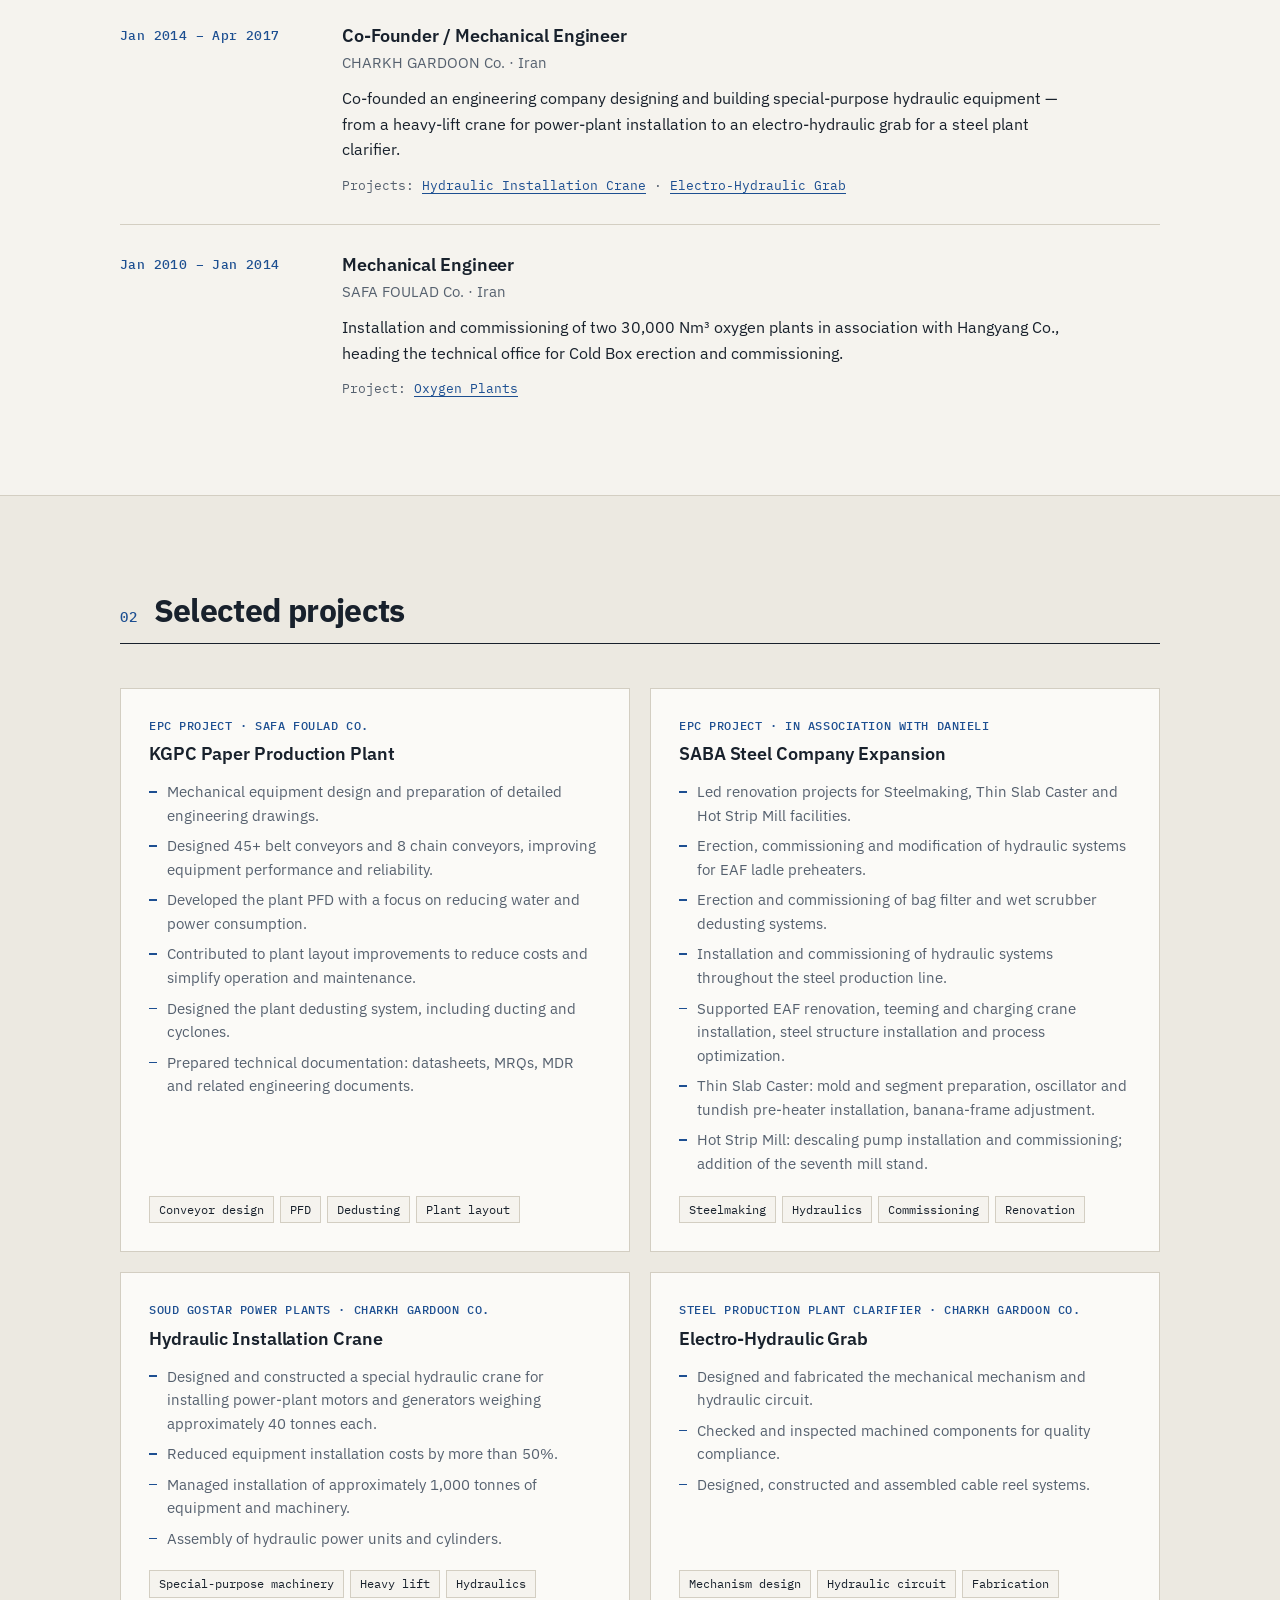
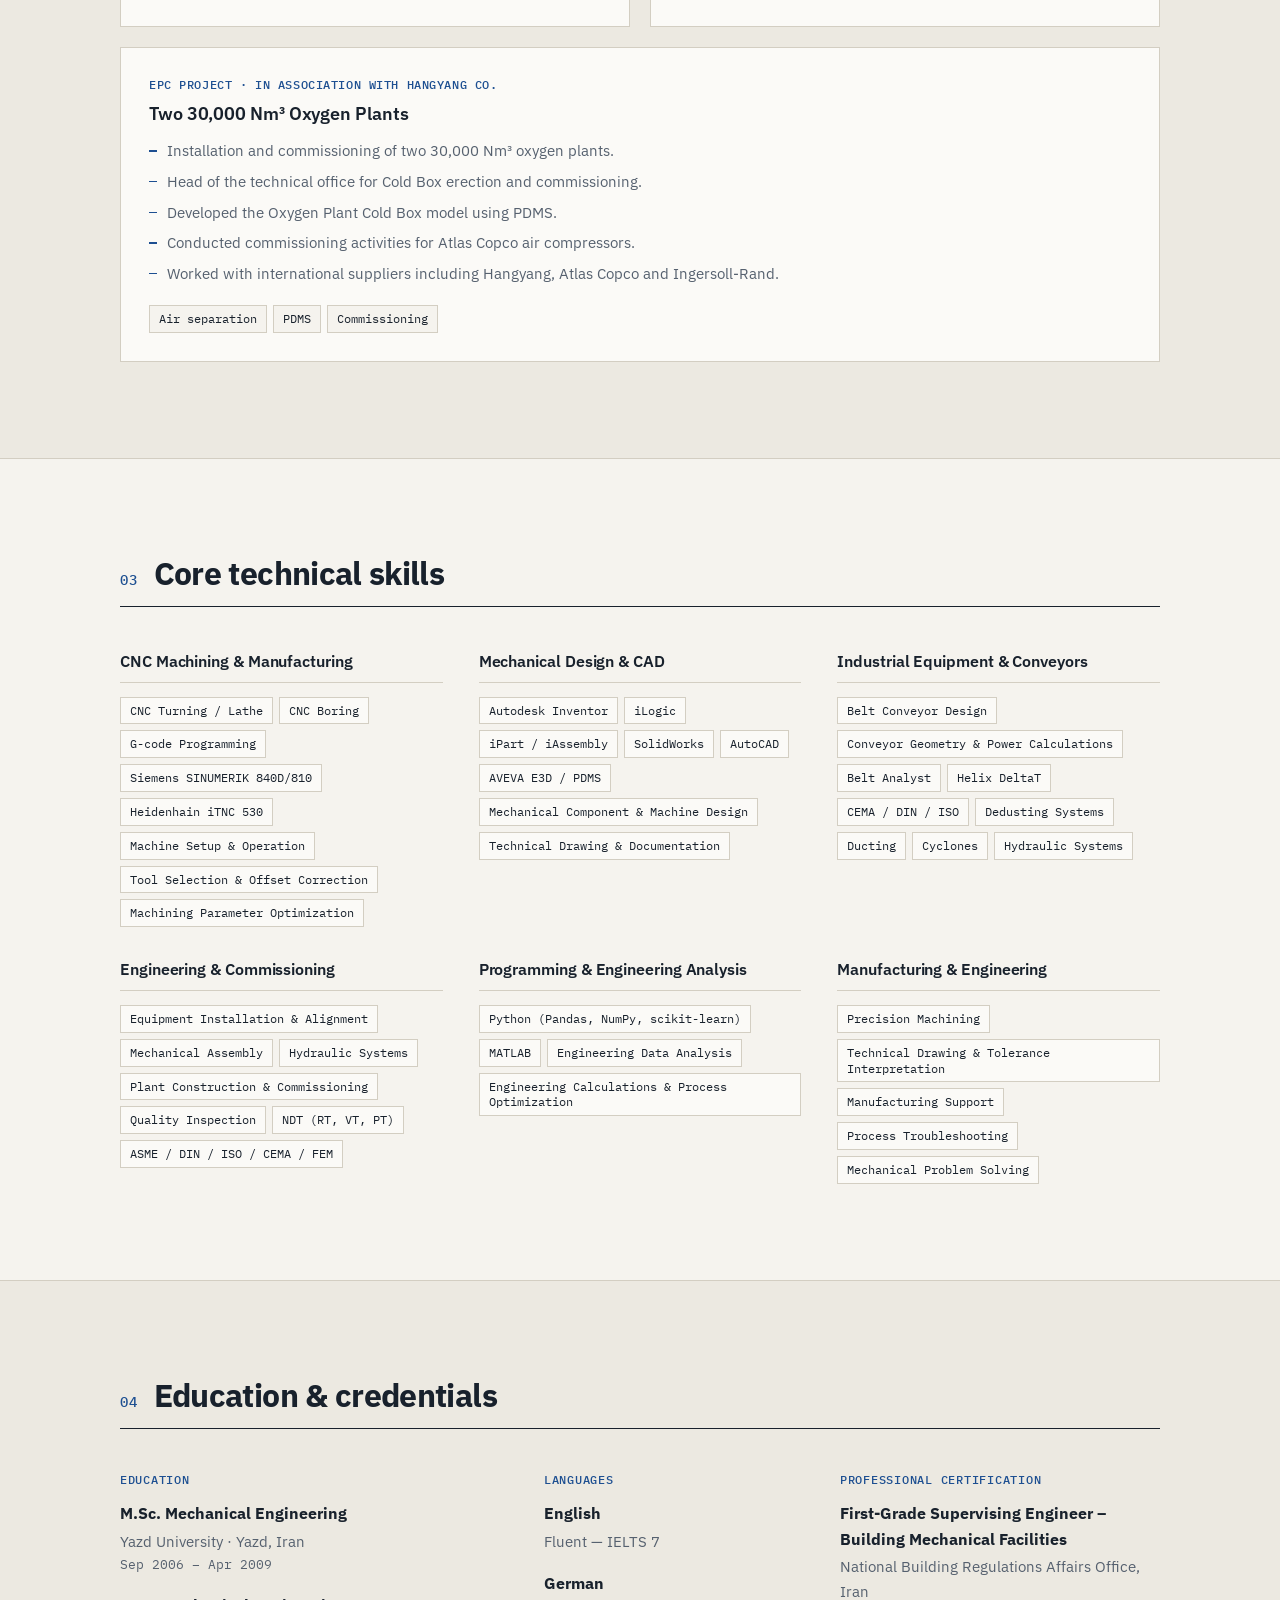
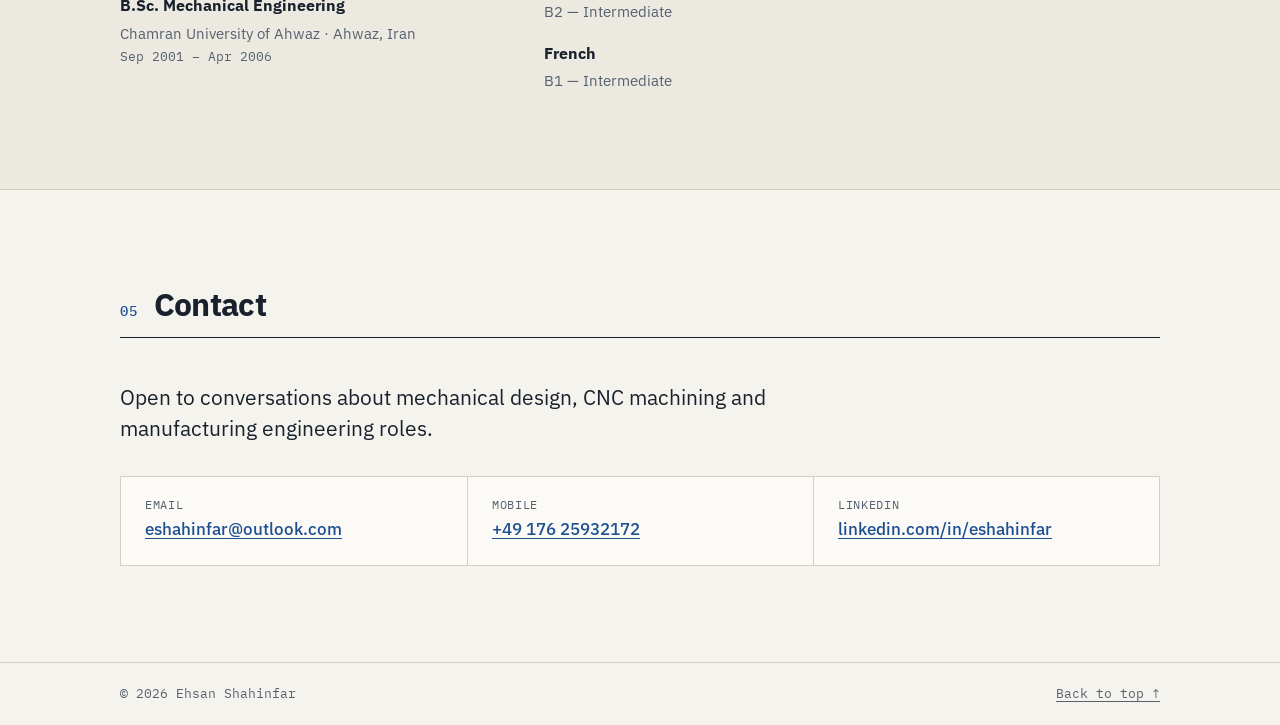
==== commit 823dbc4f: "Add Download CV button Co-Authored-By: Claude Fable 5.2 <noreply@anthropic.com> Claude-Session: http" ====
--- a/index.html
+++ b/index.html
@@ -66,6 +66,10 @@
           <div class="cta">
             <a class="btn primary" href="#contact">Get in touch</a>
             <a class="btn" href="#projects">View projects</a>
+            <a class="btn" href="Ehsan_Shahinfar_CV.pdf" download>
+              <svg viewBox="0 0 16 16" width="14" height="14" aria-hidden="true"><path d="M8 1.5v8.5M4.5 6.8 8 10.3l3.500-3.500M2.500 13.500h11" fill="none" stroke="currentColor" stroke-width="1.6" stroke-linecap="square"/></svg>
+              Download CV <span class="btn-meta">PDF</span>
+            </a>
           </div>
         </div>
 
--- a/styles.css
+++ b/styles.css
@@ -137,6 +137,8 @@
   transition: transform 0.15s ease, background-color 0.15s ease, color 0.15s ease;
 }
 .btn:hover { background: var(--ink); color: var(--bg); }
+.btn svg { vertical-align: -1px; margin-right: 6px; }
+.btn-meta { font: 400 0.72rem/1 var(--mono); letter-spacing: 0.06em; opacity: 0.7; margin-left: 4px; }
 .btn.primary { background: var(--accent); border-color: var(--accent); color: var(--accent-ink); }
 .btn.primary:hover { transform: translateY(-1px); background: var(--accent); color: var(--accent-ink); }
 
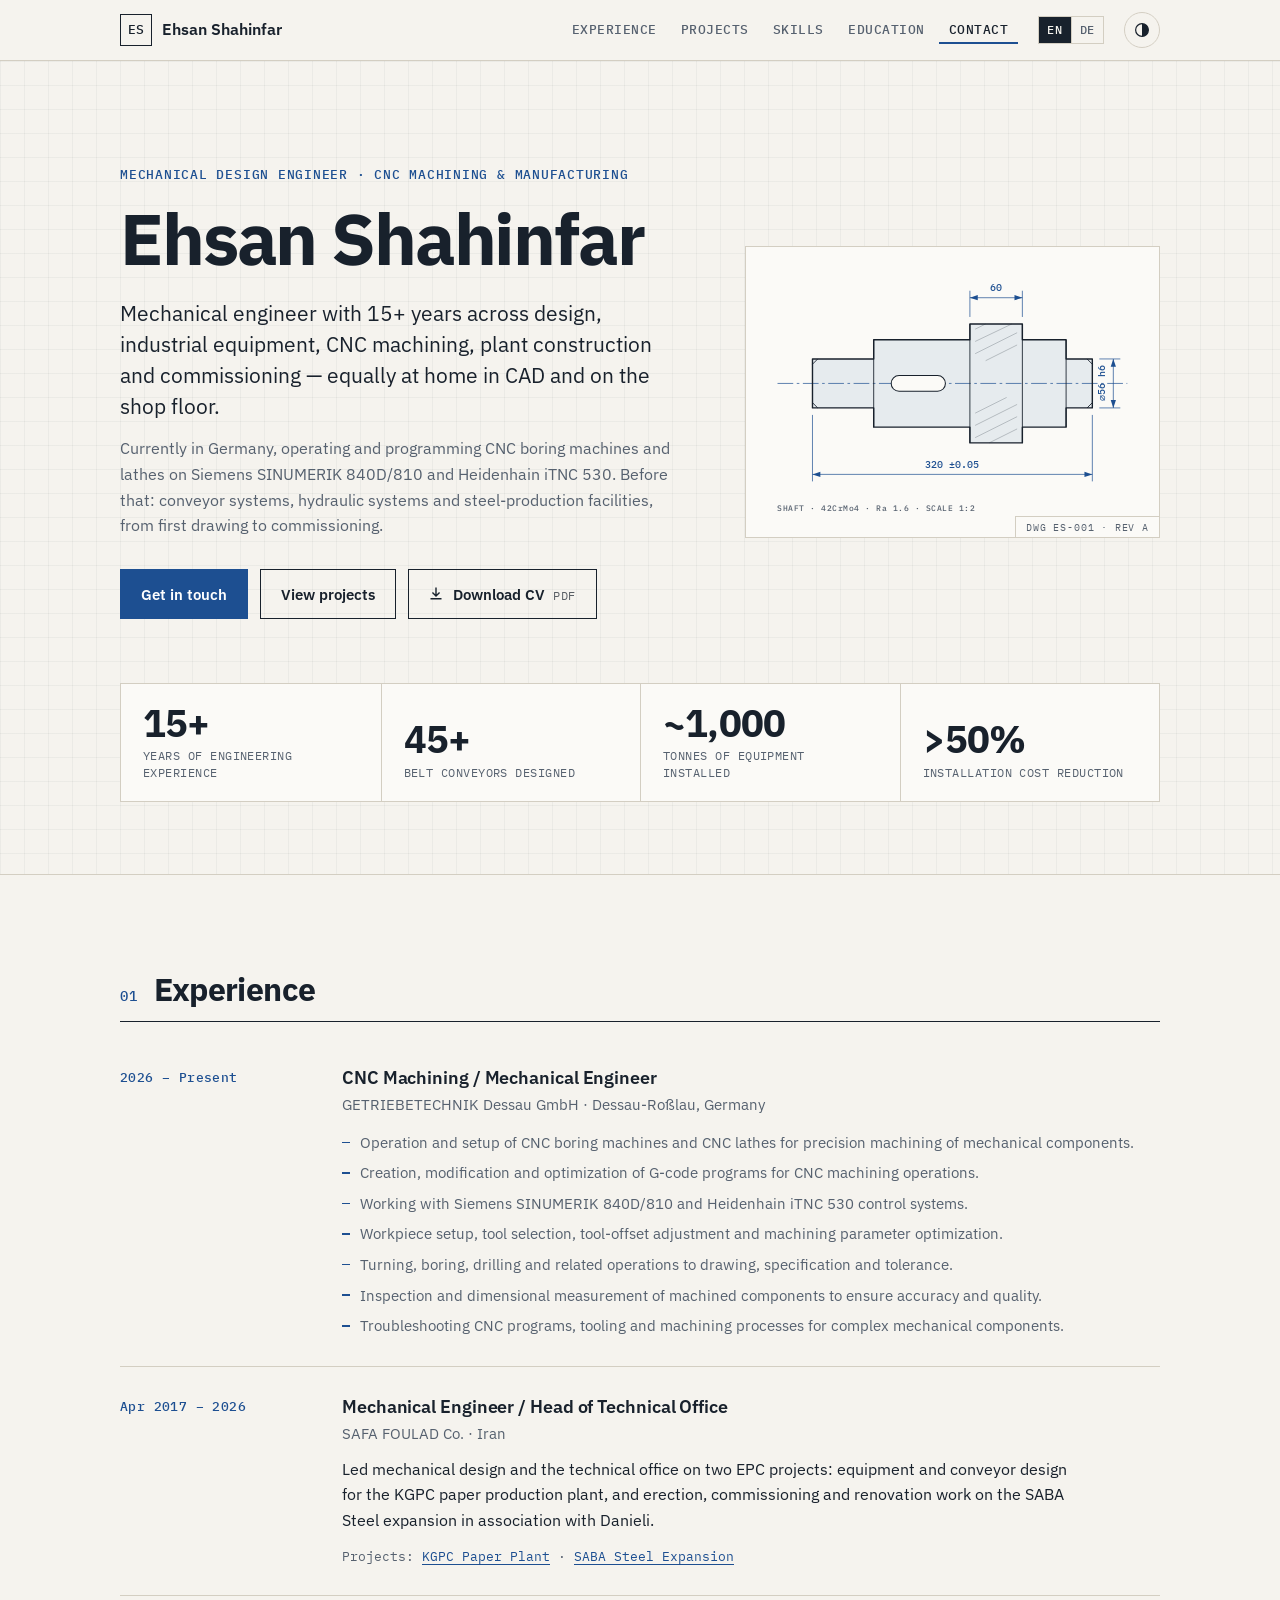
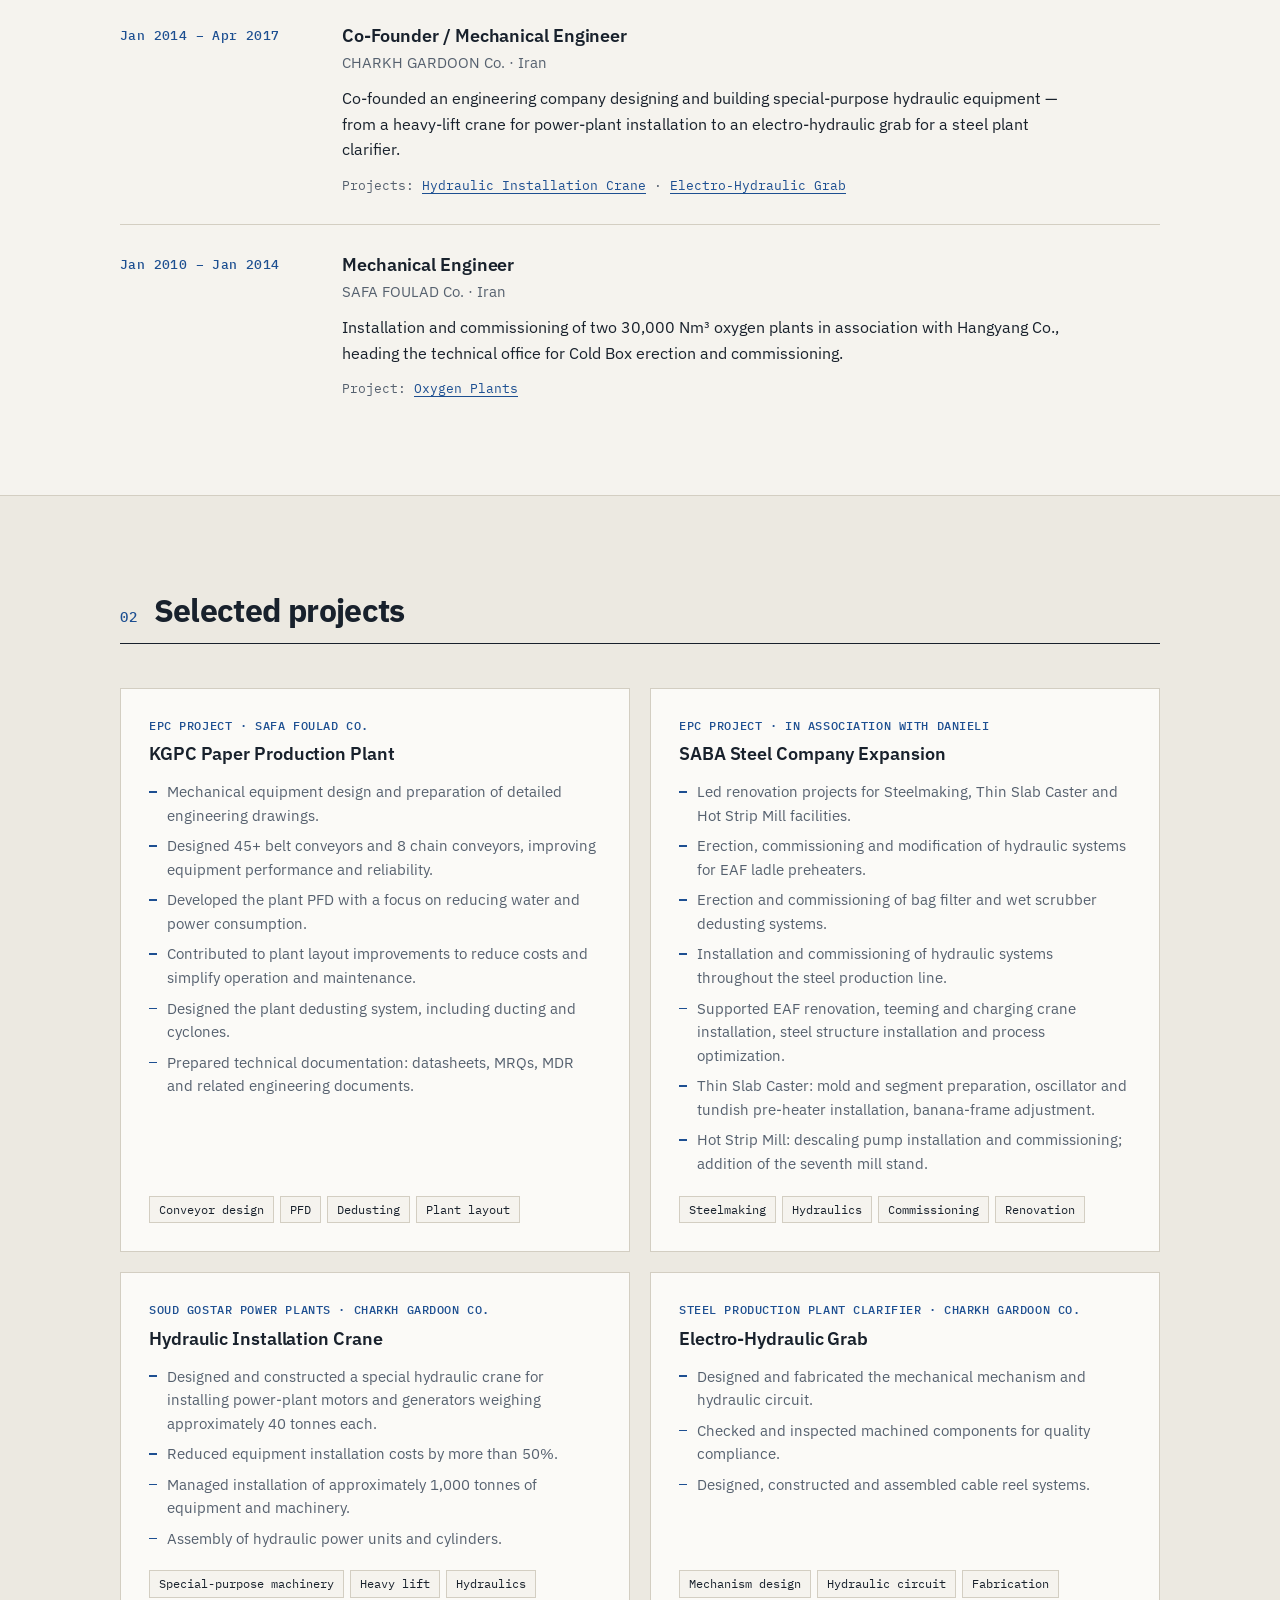
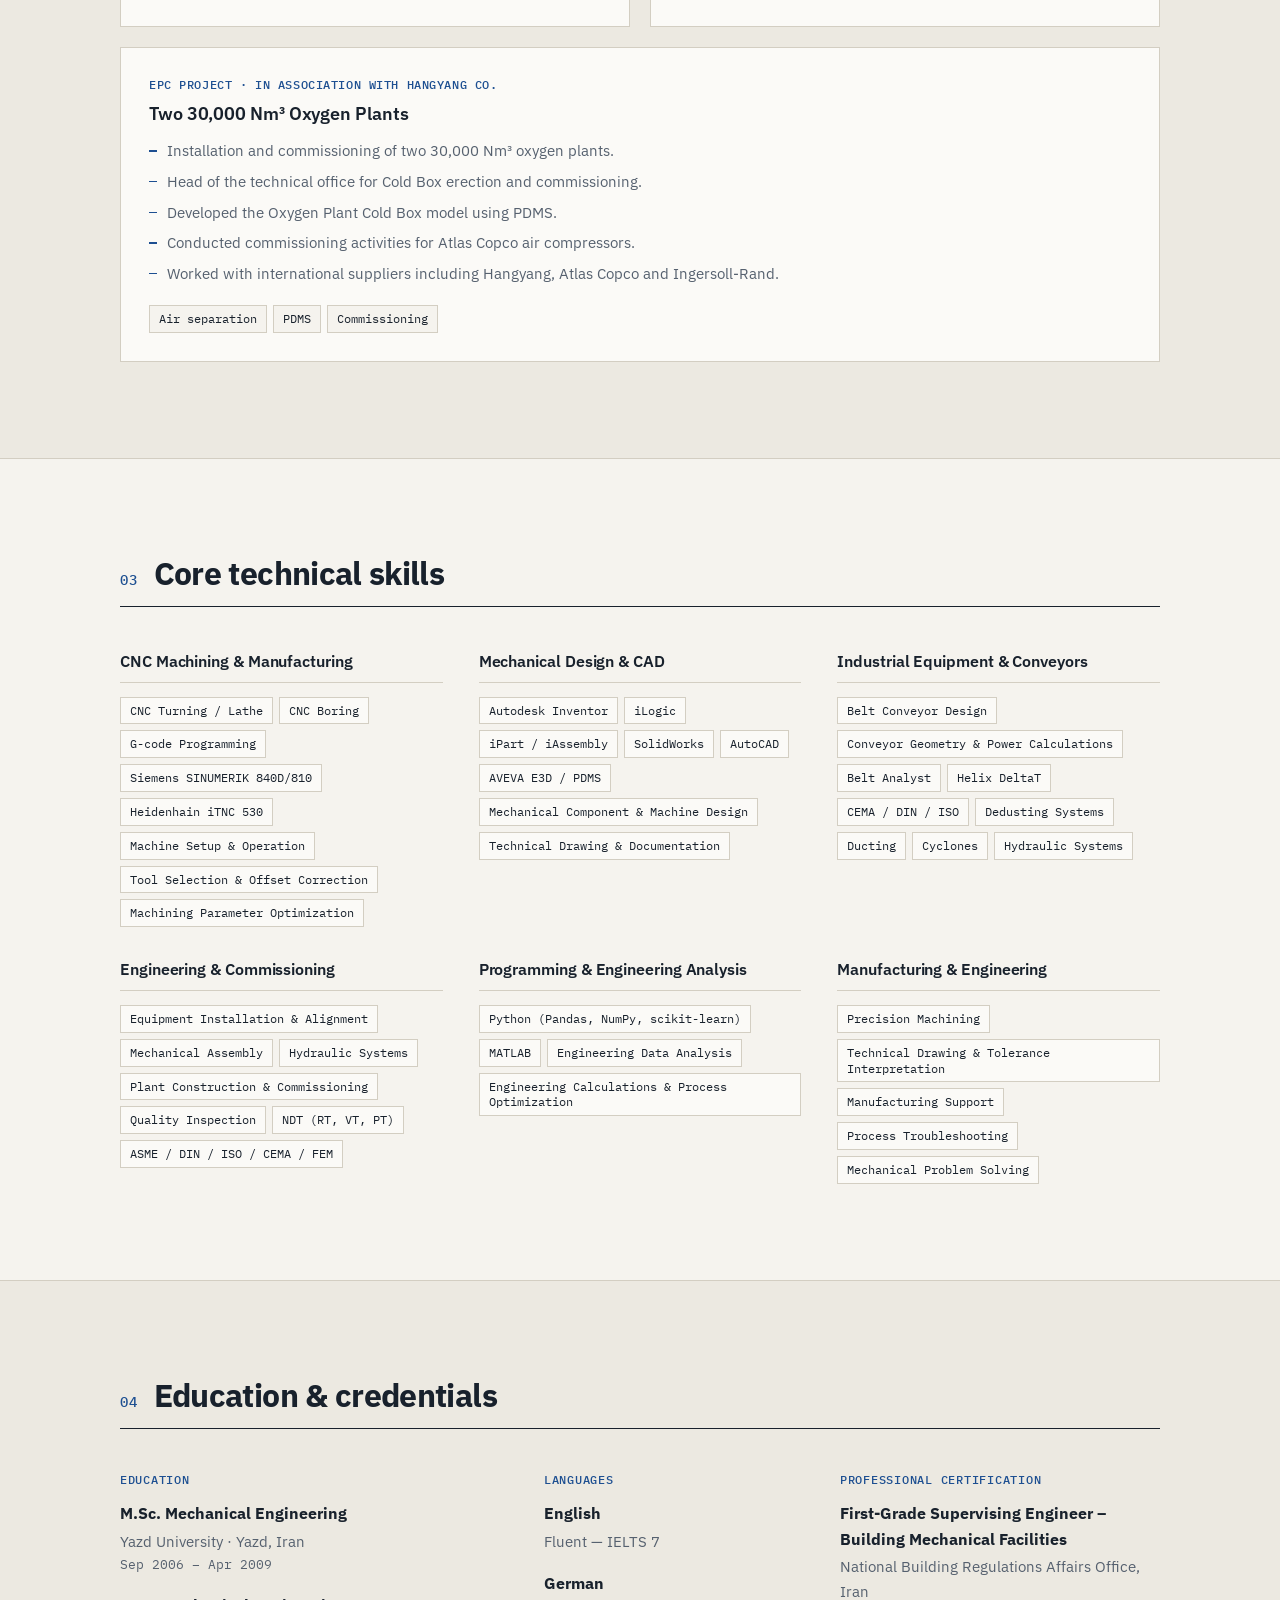
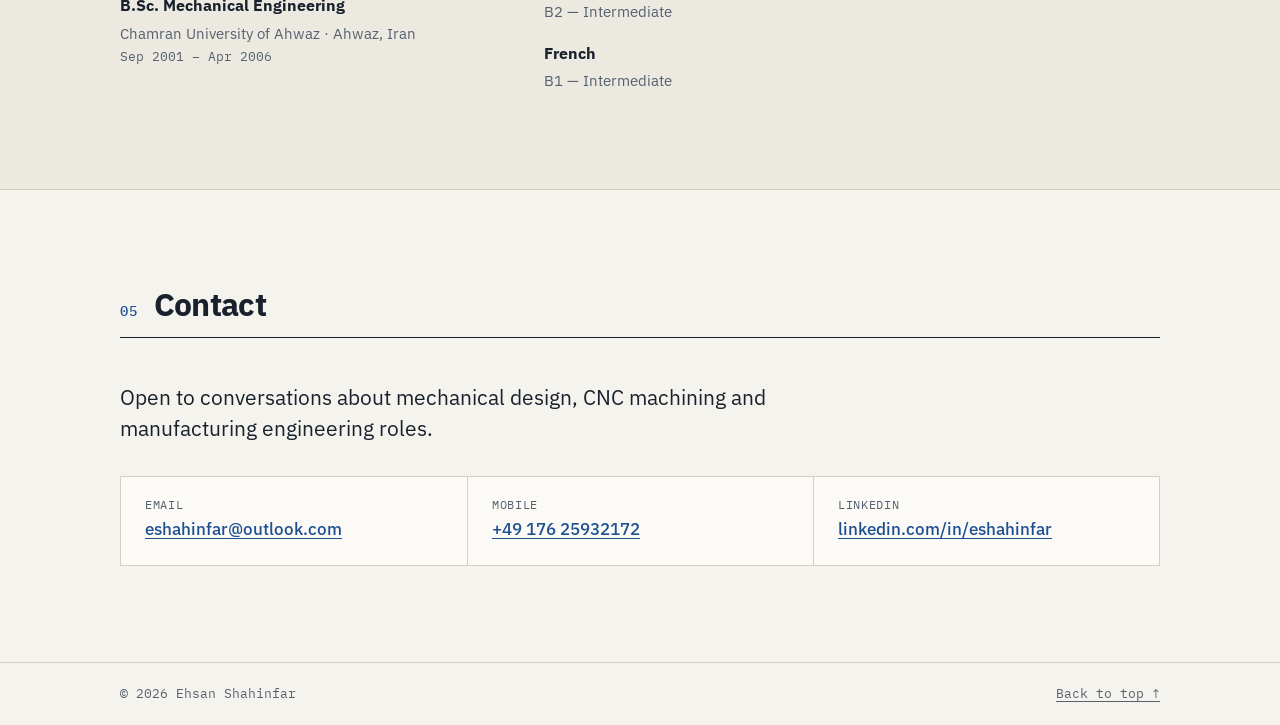
==== commit 200d9bb5: "Add German version of the site German translation at /de/ with a language switcher in the header and" ====
--- a/index.html
+++ b/index.html
@@ -10,6 +10,10 @@
   <meta property="og:type" content="website">
   <meta property="og:url" content="https://shahinfar.me/">
   <meta name="color-scheme" content="light dark">
+  <link rel="canonical" href="https://shahinfar.me/">
+  <link rel="alternate" hreflang="en" href="https://shahinfar.me/">
+  <link rel="alternate" hreflang="de" href="https://shahinfar.me/de/">
+  <link rel="alternate" hreflang="x-default" href="https://shahinfar.me/">
   <link rel="icon" href="favicon.svg" type="image/svg+xml">
   <link rel="preconnect" href="https://fonts.googleapis.com">
   <link rel="preconnect" href="https://fonts.gstatic.com" crossorigin>
@@ -41,6 +45,10 @@
           <li><a href="#contact">Contact</a></li>
         </ul>
       </nav>
+      <div class="lang" role="group" aria-label="Language">
+        <a href="./" lang="en" aria-current="page">EN</a>
+        <a href="de/" lang="de" hreflang="de" aria-label="Deutsch">DE</a>
+      </div>
       <button class="theme-toggle" type="button" aria-label="Switch colour theme">
         <svg viewBox="0 0 24 24" width="18" height="18" aria-hidden="true"><circle cx="12" cy="12" r="8.5" fill="none" stroke="currentColor" stroke-width="1.6"/><path d="M12 3.5a8.5 8.5 0 0 1 0 17z" fill="currentColor"/></svg>
       </button>
--- a/styles.css
+++ b/styles.css
@@ -97,6 +97,15 @@
 }
 .nav a:hover, .nav a[aria-current="true"] { color: var(--ink); }
 .nav a[aria-current="true"] { box-shadow: inset 0 -2px 0 var(--accent); }
+.lang { display: flex; flex: none; border: 1px solid var(--line); }
+.lang a {
+  padding: 7px 8px; color: var(--muted); text-decoration: none;
+  font: 500 0.72rem/1 var(--mono); letter-spacing: 0.06em;
+}
+.lang a + a { border-left: 1px solid var(--line); }
+.lang a:hover { color: var(--ink); }
+.lang a[aria-current="page"] { background: var(--ink); color: var(--bg); }
+html[lang="de"] .card, html[lang="de"] .what, html[lang="de"] .hero-text { hyphens: auto; }
 .theme-toggle {
   display: grid; place-items: center; flex: none;
   width: 36px; height: 36px; padding: 0;
@@ -279,7 +288,7 @@
 /* ---------- Print: a clean CV ---------- */
 @media print {
   :root { --bg: #fff; --bg-alt: #fff; --surface: #fff; --ink: #000; --muted: #333; --line: #bbb; --accent: #1d4f91; }
-  .site-header, .theme-toggle, .cta, .drawing, .site-footer a, .skip { display: none !important; }
+  .site-header, .theme-toggle, .lang, .cta, .drawing, .site-footer a, .skip { display: none !important; }
   .hero { background: none; padding-block: 0 16px; }
   .hero-grid { grid-template-columns: 1fr; }
   .section { padding-block: 18px; }
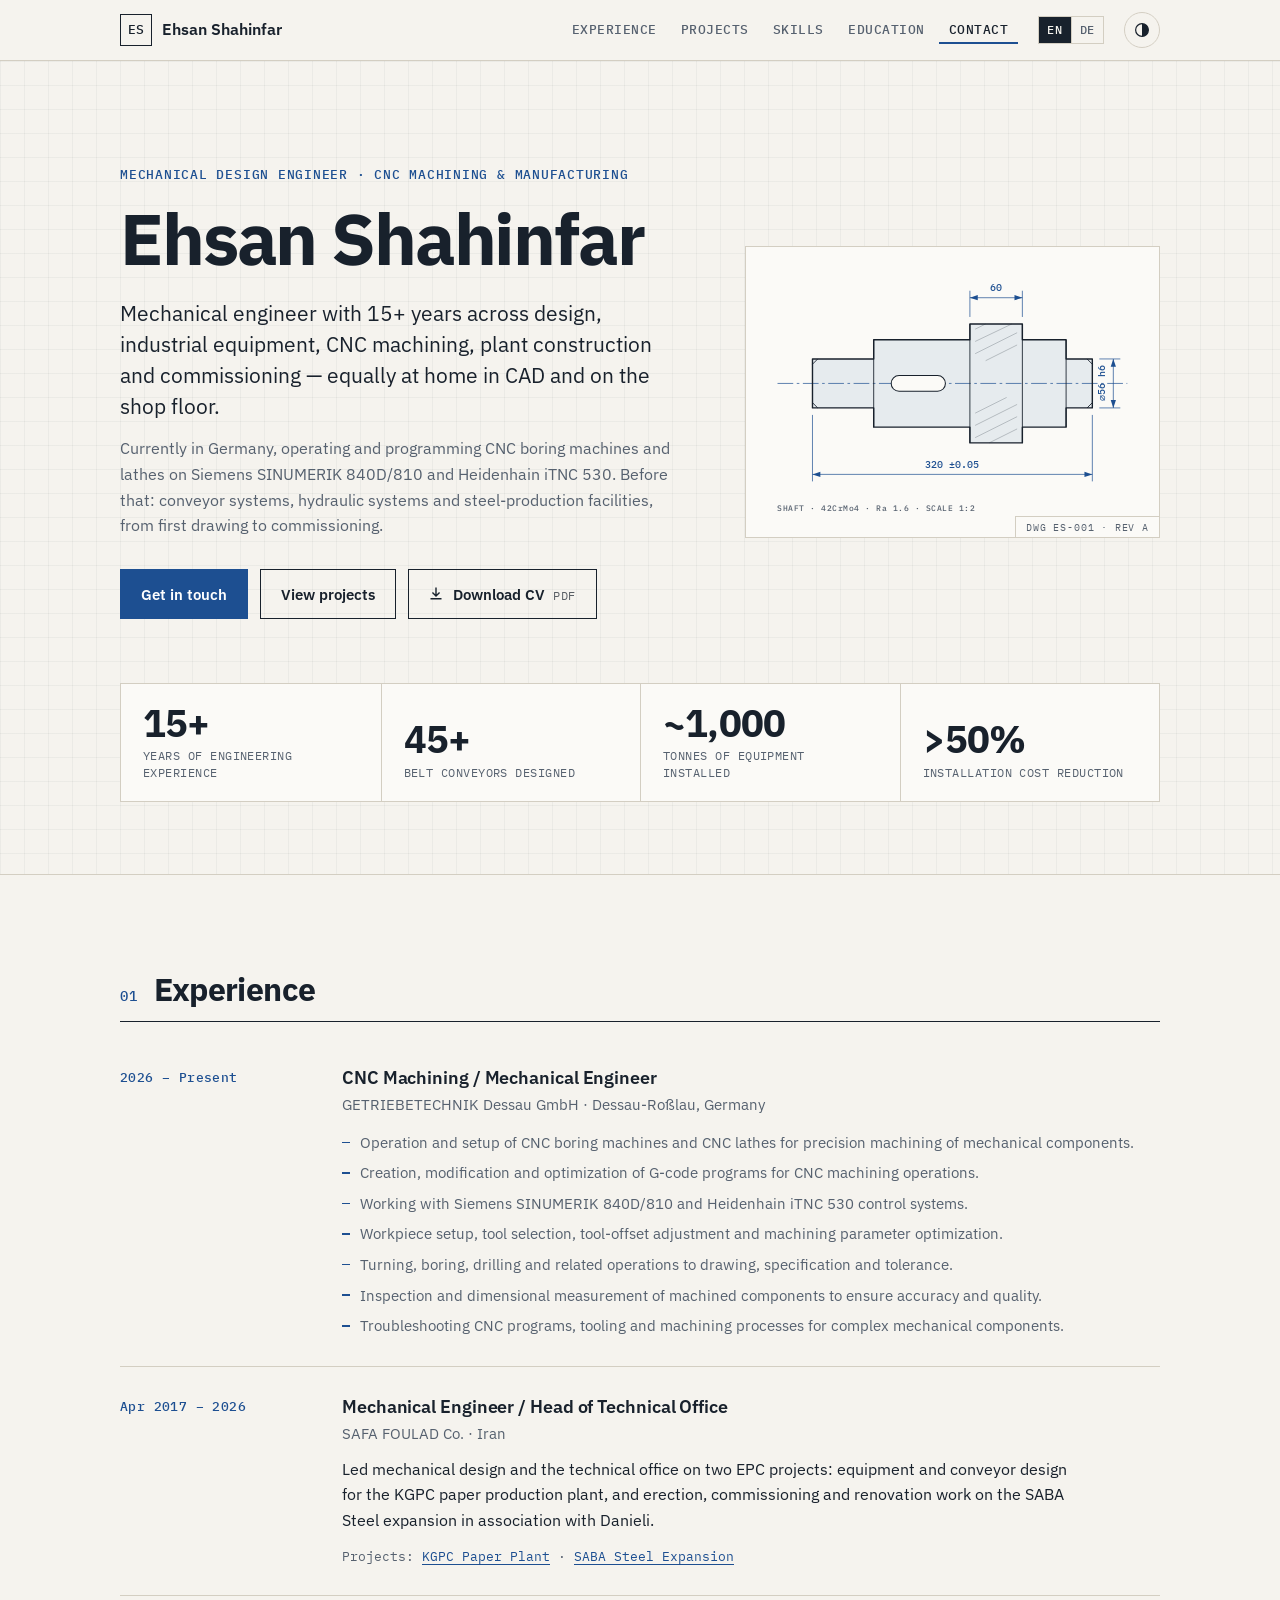
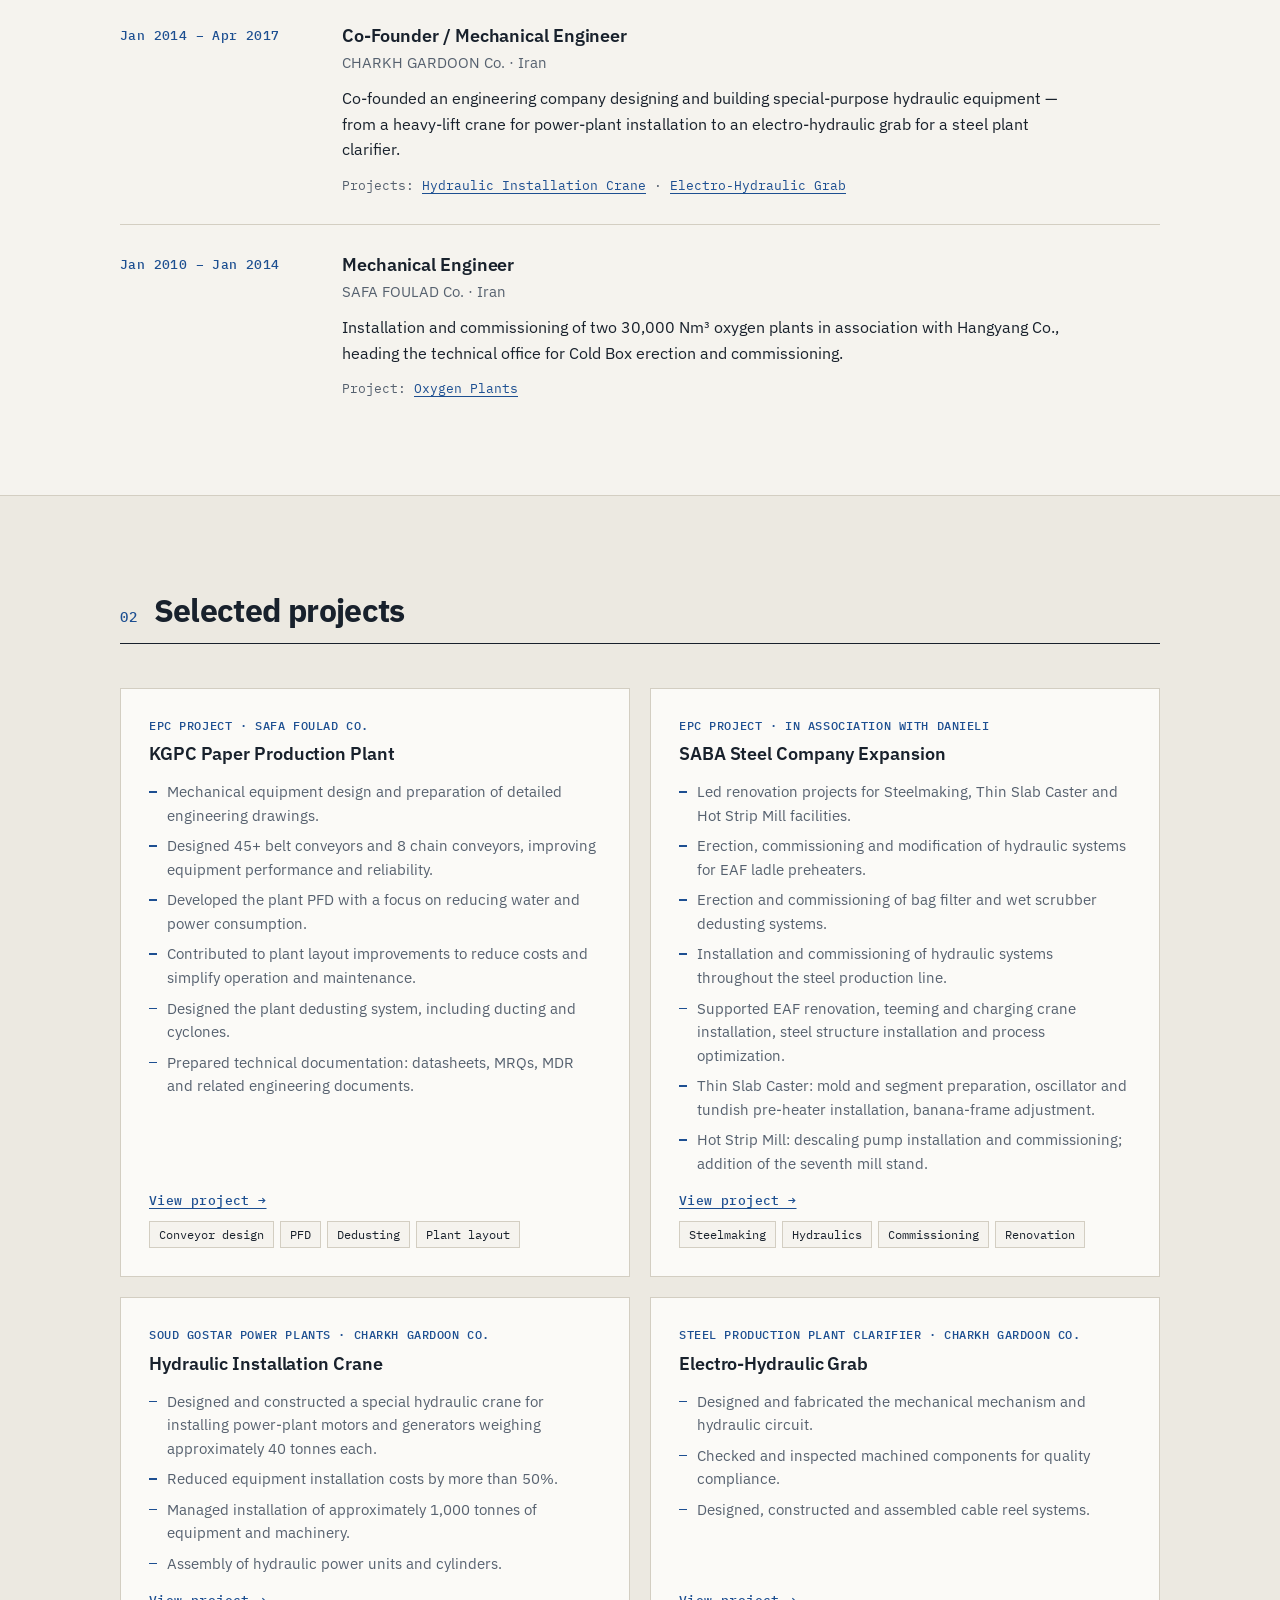
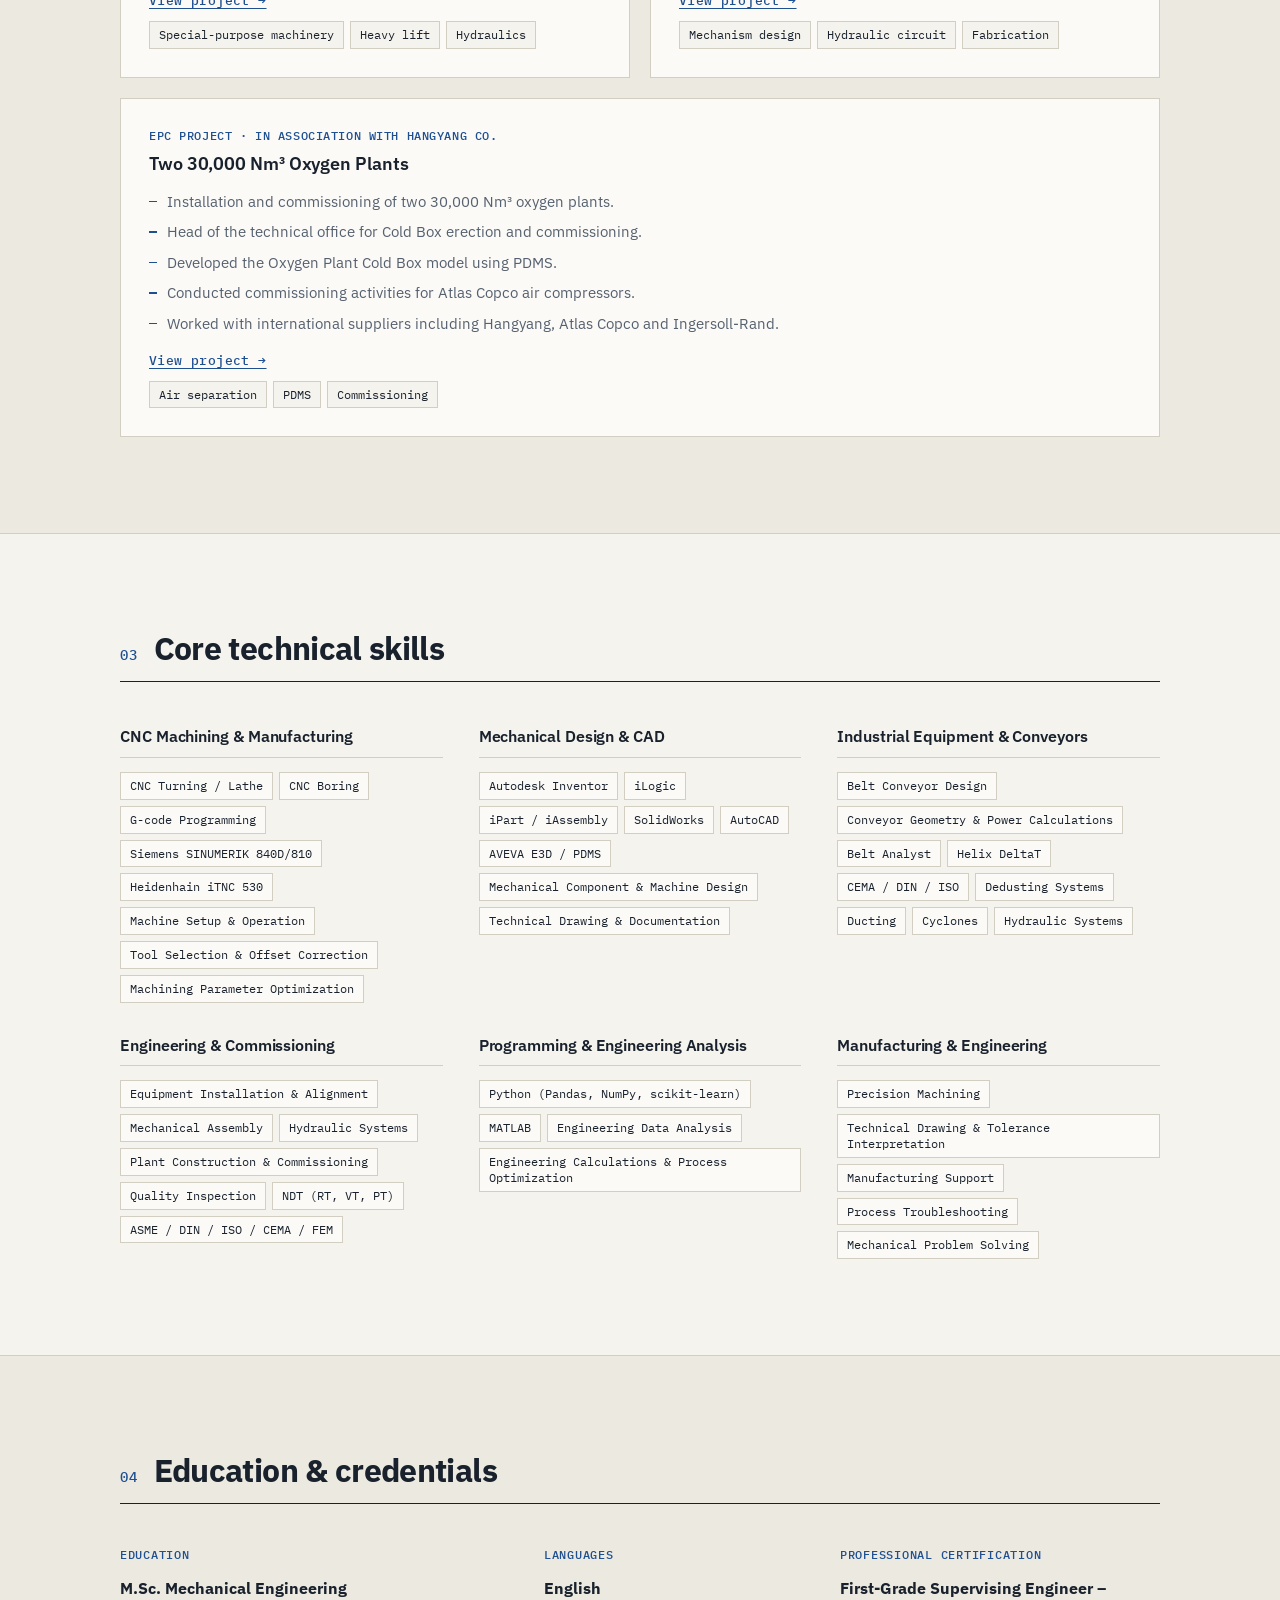
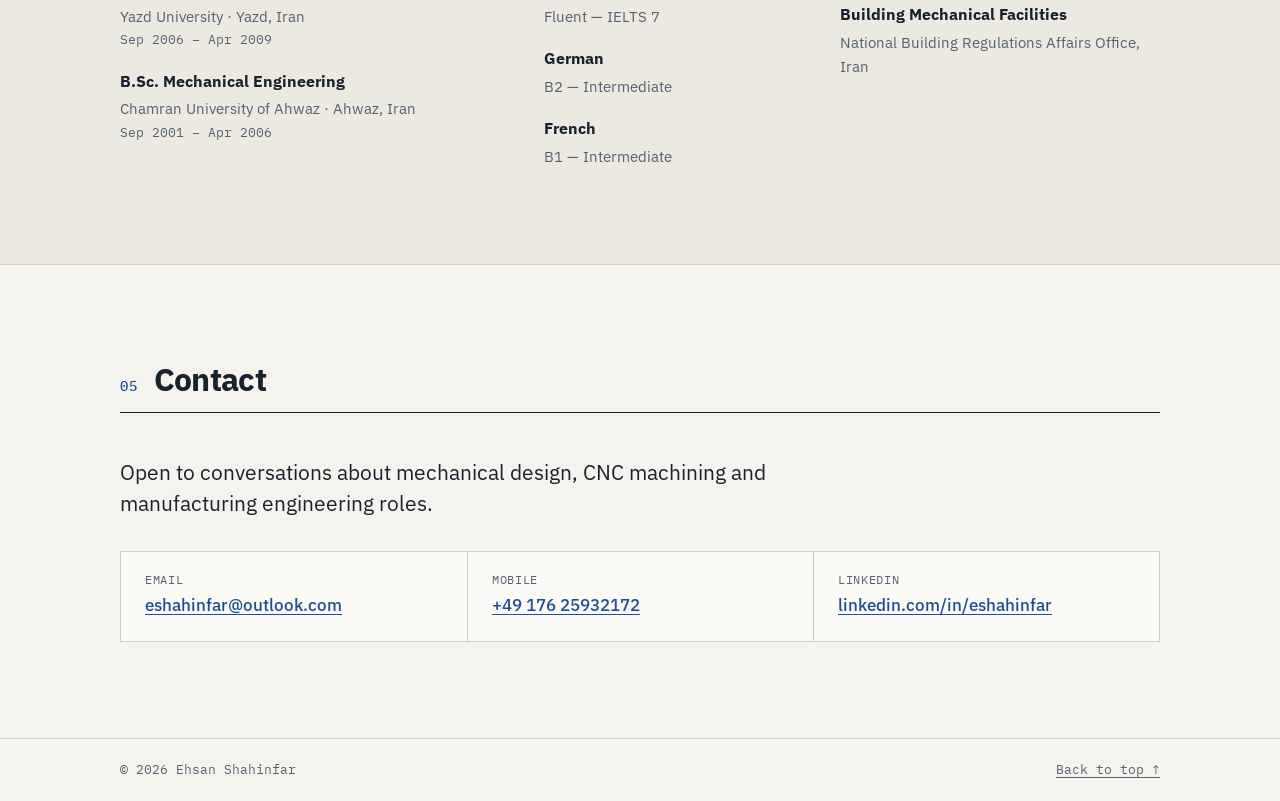
==== commit e142c75e: "Add a detail page for each project Project pages in English and German are generated by build.py fro" ====
--- a/index.html
+++ b/index.html
@@ -218,7 +218,7 @@
         <div class="cards">
           <article class="card" id="p-kgpc">
             <p class="tag">EPC Project · SAFA FOULAD Co.</p>
-            <h3>KGPC Paper Production Plant</h3>
+            <h3><a href="projects/kgpc-paper-plant/">KGPC Paper Production Plant</a></h3>
             <ul>
               <li>Mechanical equipment design and preparation of detailed engineering drawings.</li>
               <li>Designed 45+ belt conveyors and 8 chain conveyors, improving equipment performance and reliability.</li>
@@ -227,12 +227,13 @@
               <li>Designed the plant dedusting system, including ducting and cyclones.</li>
               <li>Prepared technical documentation: datasheets, MRQs, MDR and related engineering documents.</li>
             </ul>
+            <p class="more"><a href="projects/kgpc-paper-plant/">View project →</a></p>
             <p class="chips"><span>Conveyor design</span><span>PFD</span><span>Dedusting</span><span>Plant layout</span></p>
           </article>
 
           <article class="card" id="p-saba">
             <p class="tag">EPC Project · In association with Danieli</p>
-            <h3>SABA Steel Company Expansion</h3>
+            <h3><a href="projects/saba-steel-expansion/">SABA Steel Company Expansion</a></h3>
             <ul>
               <li>Led renovation projects for Steelmaking, Thin Slab Caster and Hot Strip Mill facilities.</li>
               <li>Erection, commissioning and modification of hydraulic systems for EAF ladle preheaters.</li>
@@ -242,35 +243,38 @@
               <li>Thin Slab Caster: mold and segment preparation, oscillator and tundish pre-heater installation, banana-frame adjustment.</li>
               <li>Hot Strip Mill: descaling pump installation and commissioning; addition of the seventh mill stand.</li>
             </ul>
+            <p class="more"><a href="projects/saba-steel-expansion/">View project →</a></p>
             <p class="chips"><span>Steelmaking</span><span>Hydraulics</span><span>Commissioning</span><span>Renovation</span></p>
           </article>
 
           <article class="card" id="p-crane">
             <p class="tag">Soud Gostar Power Plants · CHARKH GARDOON Co.</p>
-            <h3>Hydraulic Installation Crane</h3>
+            <h3><a href="projects/hydraulic-installation-crane/">Hydraulic Installation Crane</a></h3>
             <ul>
               <li>Designed and constructed a special hydraulic crane for installing power-plant motors and generators weighing approximately 40 tonnes each.</li>
               <li>Reduced equipment installation costs by more than 50%.</li>
               <li>Managed installation of approximately 1,000 tonnes of equipment and machinery.</li>
               <li>Assembly of hydraulic power units and cylinders.</li>
             </ul>
+            <p class="more"><a href="projects/hydraulic-installation-crane/">View project →</a></p>
             <p class="chips"><span>Special-purpose machinery</span><span>Heavy lift</span><span>Hydraulics</span></p>
           </article>
 
           <article class="card" id="p-grab">
             <p class="tag">Steel Production Plant Clarifier · CHARKH GARDOON Co.</p>
-            <h3>Electro-Hydraulic Grab</h3>
+            <h3><a href="projects/electro-hydraulic-grab/">Electro-Hydraulic Grab</a></h3>
             <ul>
               <li>Designed and fabricated the mechanical mechanism and hydraulic circuit.</li>
               <li>Checked and inspected machined components for quality compliance.</li>
               <li>Designed, constructed and assembled cable reel systems.</li>
             </ul>
+            <p class="more"><a href="projects/electro-hydraulic-grab/">View project →</a></p>
             <p class="chips"><span>Mechanism design</span><span>Hydraulic circuit</span><span>Fabrication</span></p>
           </article>
 
           <article class="card" id="p-oxygen">
             <p class="tag">EPC Project · In association with Hangyang Co.</p>
-            <h3>Two 30,000 Nm³ Oxygen Plants</h3>
+            <h3><a href="projects/oxygen-plants/">Two 30,000 Nm³ Oxygen Plants</a></h3>
             <ul>
               <li>Installation and commissioning of two 30,000 Nm³ oxygen plants.</li>
               <li>Head of the technical office for Cold Box erection and commissioning.</li>
@@ -278,6 +282,7 @@
               <li>Conducted commissioning activities for Atlas Copco air compressors.</li>
               <li>Worked with international suppliers including Hangyang, Atlas Copco and Ingersoll-Rand.</li>
             </ul>
+            <p class="more"><a href="projects/oxygen-plants/">View project →</a></p>
             <p class="chips"><span>Air separation</span><span>PDMS</span><span>Commissioning</span></p>
           </article>
         </div>
--- a/styles.css
+++ b/styles.css
@@ -231,6 +231,50 @@
   border: 1px solid var(--line); color: var(--ink); background: var(--bg);
 }
 
+.card h3 a { color: inherit; text-decoration: none; }
+.card h3 a:hover { color: var(--accent); text-decoration: underline; }
+.card .more { margin-top: auto; padding-top: 18px; font: 500 0.82rem/1 var(--mono); letter-spacing: 0.03em; }
+.card .more + .chips { margin-top: 0; padding-top: 14px; }
+
+/* ---------- Project pages ---------- */
+.project-hero { padding-block: clamp(32px, 6vw, 64px) clamp(36px, 6vw, 64px); }
+.project-hero h1 { font-size: clamp(2rem, 5.5vw, 3.4rem); max-width: 18em; }
+.project-hero .lede { max-width: 42em; }
+.project-hero .chips { margin-top: 26px; padding-top: 0; }
+.project-hero .chips span { background: var(--surface); }
+.back {
+  display: inline-block; margin-bottom: 28px; color: var(--muted); text-decoration: none;
+  font: 500 0.8rem/1 var(--mono); letter-spacing: 0.04em;
+}
+.back:hover { color: var(--ink); }
+.project h2 {
+  font: 500 0.8rem/1 var(--mono); letter-spacing: 0.06em; text-transform: uppercase;
+  color: var(--accent); padding-bottom: 12px; border-bottom: 1.5px solid var(--ink);
+}
+.project-grid { display: grid; grid-template-columns: minmax(0, 320px) minmax(0, 1fr); gap: 40px clamp(32px, 6vw, 72px); align-items: start; }
+.project-body { display: grid; gap: 44px; }
+.facts > div { padding-block: 12px; border-bottom: 1px solid var(--line); }
+.facts dt { font: 400 0.72rem/1.4 var(--mono); letter-spacing: 0.05em; text-transform: uppercase; color: var(--muted); }
+.facts dd { font-weight: 500; margin-top: 2px; }
+.project .what ul { margin-top: 20px; gap: 10px; }
+.project .what ul li { font-size: 1rem; }
+.prose p { margin-top: 16px; max-width: 46em; }
+.gallery-block { margin-top: clamp(44px, 6vw, 72px); }
+.gallery { display: grid; grid-template-columns: repeat(auto-fill, minmax(min(100%, 300px), 1fr)); gap: 16px; margin-top: 22px; }
+.gallery figure { background: var(--surface); border: 1px solid var(--line); }
+.gallery a { display: block; }
+.gallery img { display: block; width: 100%; aspect-ratio: 4 / 3; object-fit: cover; }
+.gallery figcaption { padding: 10px 12px; font-size: 0.88rem; color: var(--muted); border-top: 1px solid var(--line); }
+.pager { border-top: 1px solid var(--line); background: var(--bg-alt); }
+.pager .wrap { display: grid; grid-template-columns: 1fr 1fr; }
+.pager a { display: grid; gap: 6px; padding-block: 28px; color: var(--ink); text-decoration: none; }
+.pager a + a { text-align: right; border-left: 1px solid var(--line); padding-left: 20px; }
+.pager a:first-child { padding-right: 20px; }
+.pager span { font: 400 0.72rem/1 var(--mono); letter-spacing: 0.05em; text-transform: uppercase; color: var(--muted); }
+.pager a:hover strong { color: var(--accent); }
+html[lang="de"] .project-body, html[lang="de"] .project-hero { hyphens: auto; }
+@media (max-width: 800px) { .project-grid { grid-template-columns: 1fr; } }
+
 /* ---------- Skills ---------- */
 .skills { display: grid; grid-template-columns: repeat(3, minmax(0, 1fr)); gap: 32px 36px; }
 .skills h3 { font-size: 1rem; padding-bottom: 10px; margin-bottom: 14px; border-bottom: 1px solid var(--line); }
@@ -288,7 +332,7 @@
 /* ---------- Print: a clean CV ---------- */
 @media print {
   :root { --bg: #fff; --bg-alt: #fff; --surface: #fff; --ink: #000; --muted: #333; --line: #bbb; --accent: #1d4f91; }
-  .site-header, .theme-toggle, .lang, .cta, .drawing, .site-footer a, .skip { display: none !important; }
+  .site-header, .theme-toggle, .lang, .pager, .back, .more, .cta, .drawing, .site-footer a, .skip { display: none !important; }
   .hero { background: none; padding-block: 0 16px; }
   .hero-grid { grid-template-columns: 1fr; }
   .section { padding-block: 18px; }
